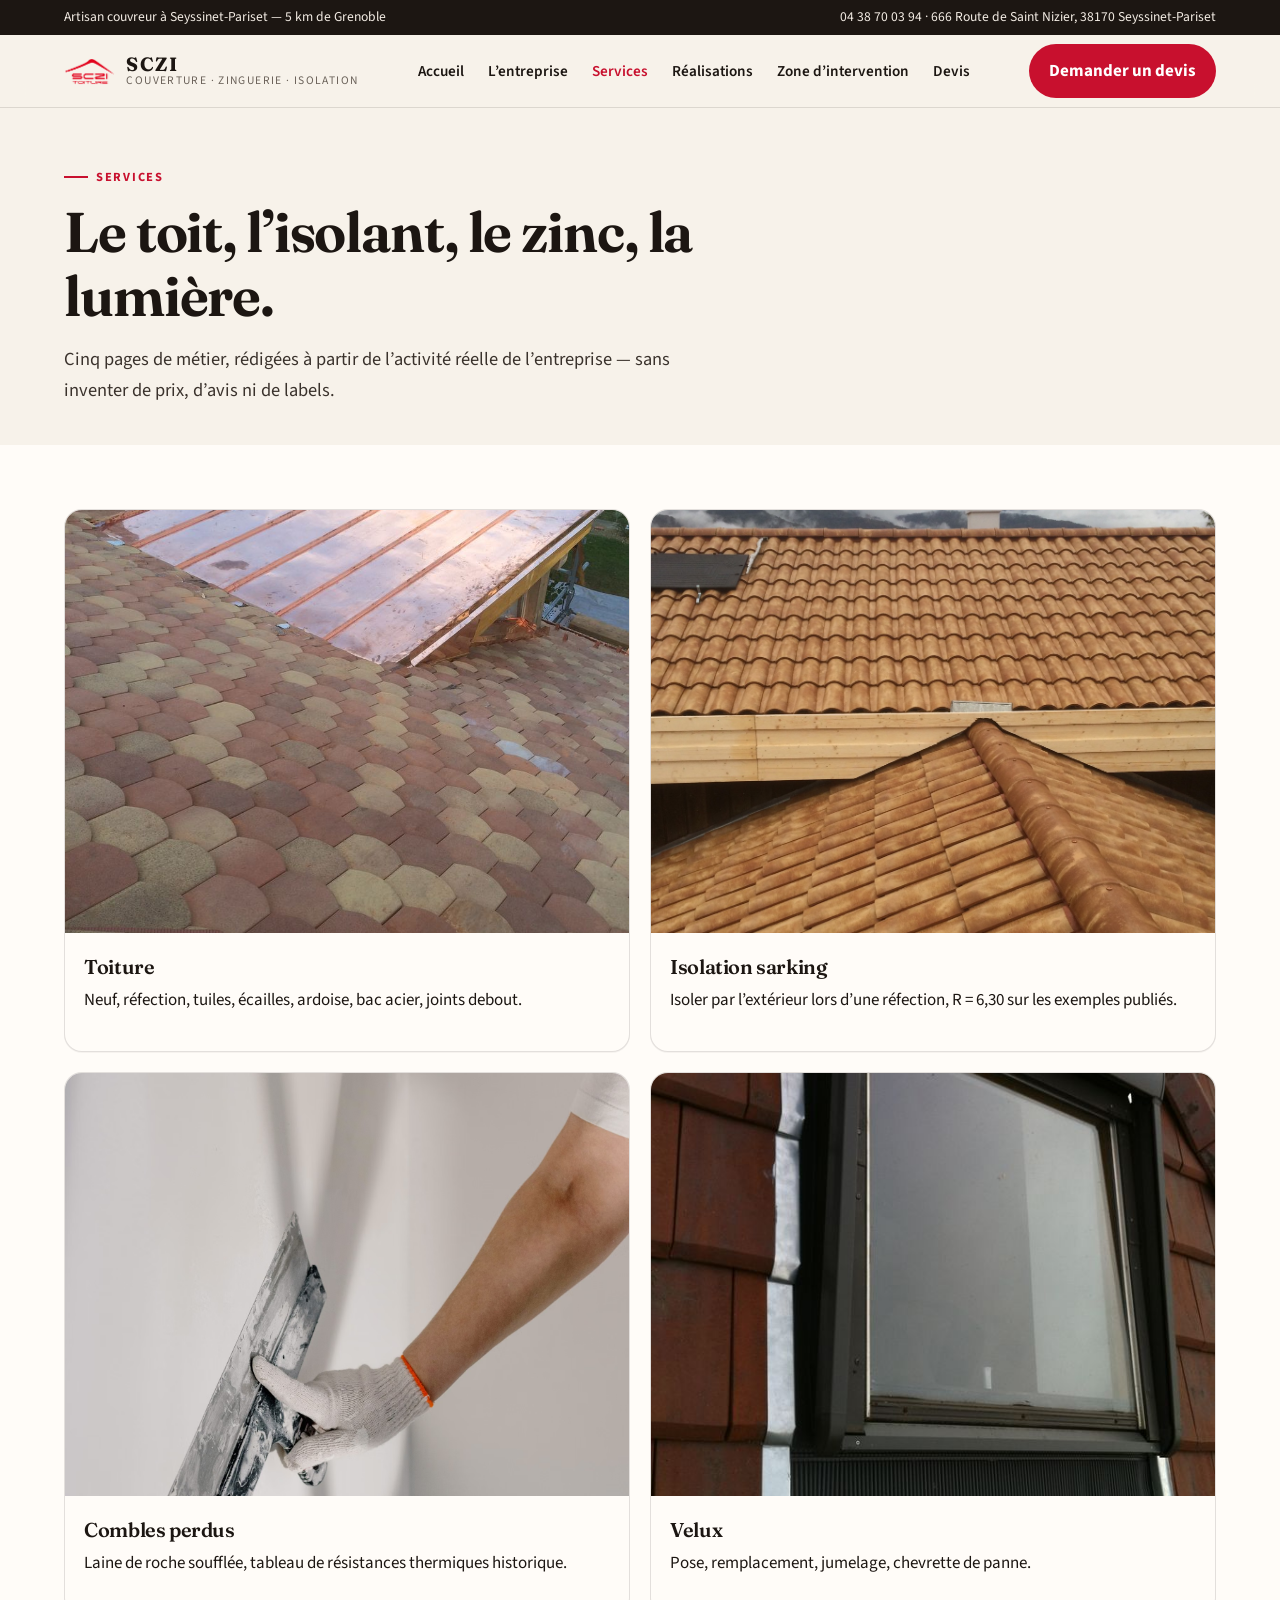
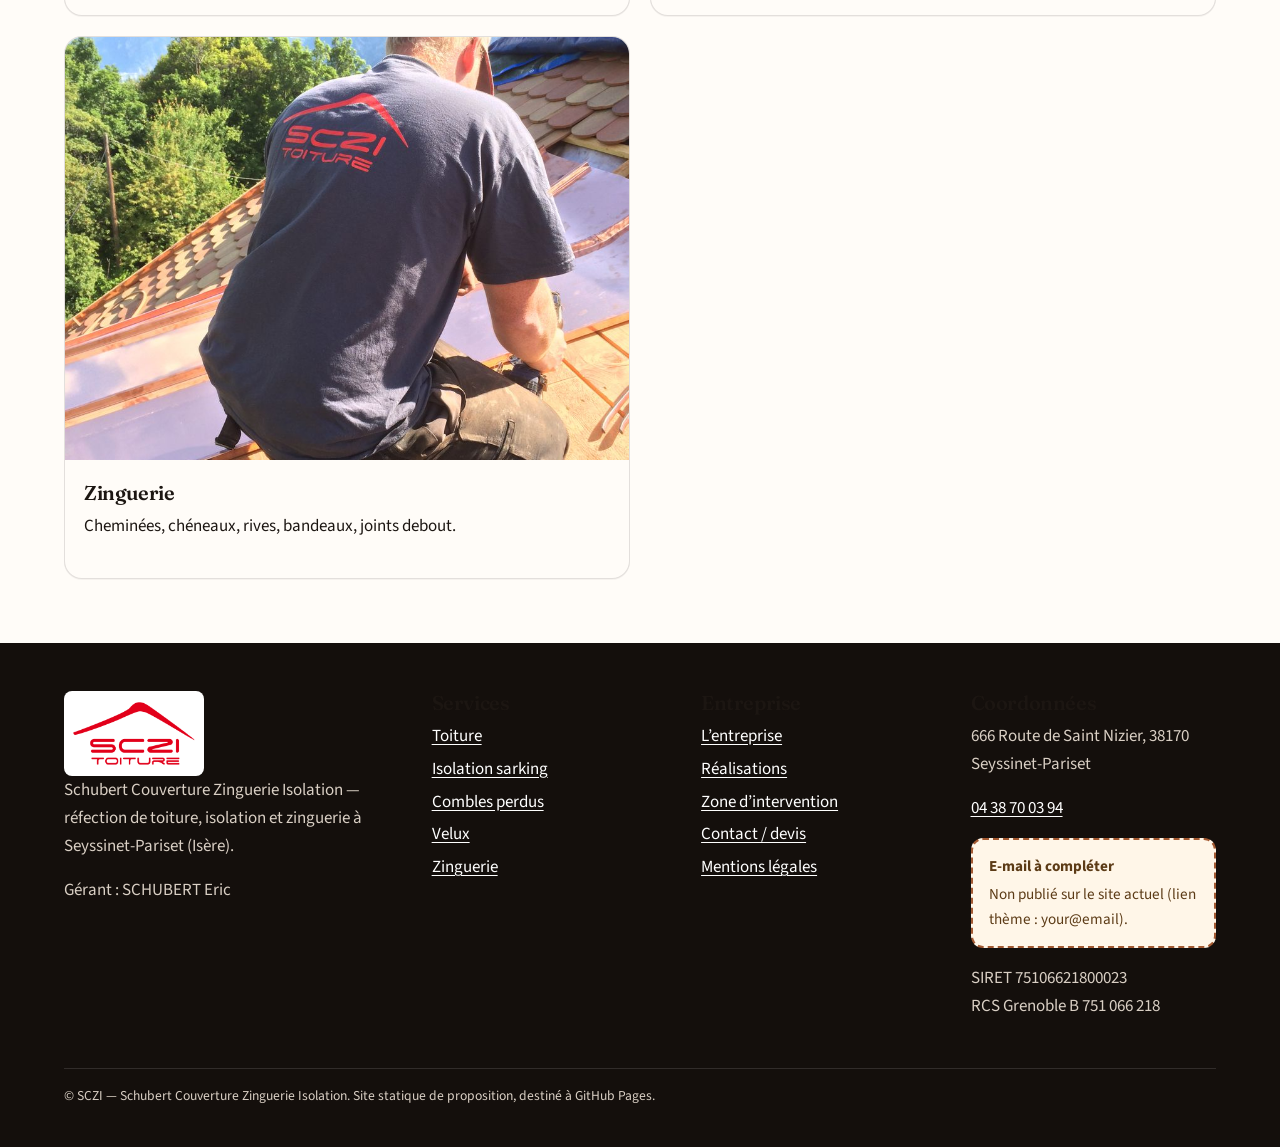
==== services/index.html @ 8509281f "Ajuste le header mobile et la barre d’appel Masque le CTA devis du header sous 980px, fixe la barre " ====
<!DOCTYPE html>
<html lang="fr">
<head>
  <meta charset="utf-8">
  <meta name="viewport" content="width=device-width, initial-scale=1">
  <title>Services toiture, isolation, Velux et zinguerie — SCZI</title>
  <meta name="description" content="Couverture, sarking, combles perdus, Velux et zinguerie : les métiers de SCZI à Seyssinet-Pariset, Isère.">
  <meta name="robots" content="index,follow">
  <link rel="canonical" href="https://thomasbonsirven.github.io/sczi38/services/index.html">
  <meta property="og:locale" content="fr_FR">
  <meta property="og:type" content="website">
  <meta property="og:site_name" content="SCZI — Schubert Couverture Zinguerie Isolation">
  <meta property="og:title" content="Services toiture, isolation, Velux et zinguerie — SCZI">
  <meta property="og:description" content="Couverture, sarking, combles perdus, Velux et zinguerie : les métiers de SCZI à Seyssinet-Pariset, Isère.">
  <meta property="og:url" content="https://thomasbonsirven.github.io/sczi38/services/index.html">
  <meta property="og:image" content="https://thomasbonsirven.github.io/sczi38/assets/img/chantiers/lucarne-pendant.jpg">
  <meta name="twitter:card" content="summary_large_image">
  <meta name="twitter:title" content="Services toiture, isolation, Velux et zinguerie — SCZI">
  <meta name="twitter:description" content="Couverture, sarking, combles perdus, Velux et zinguerie : les métiers de SCZI à Seyssinet-Pariset, Isère.">
  <meta name="theme-color" content="#c8102e">
  <link rel="icon" href="../favicon.png" type="image/png">
  <link rel="apple-touch-icon" href="../assets/img/logo/logo-icon.png">
  <link rel="preconnect" href="https://fonts.googleapis.com">
  <link rel="preconnect" href="https://fonts.gstatic.com" crossorigin>
  <link href="https://fonts.googleapis.com/css2?family=Fraunces:opsz,wght@9..144,500;9..144,650&family=Source+Sans+3:wght@400;600;700&display=swap" rel="stylesheet">
  <link rel="stylesheet" href="../assets/css/styles.css">
  
</head><body>
  <a class="skip-link" href="#contenu">Aller au contenu</a>
  <header class="site-header">
    <div class="topbar">
      <div class="wrap">
        <span>Artisan couvreur à Seyssinet-Pariset — 5 km de Grenoble</span>
        <span>
          <a href="tel:+33438700394">04 38 70 03 94</a>
          · 666 Route de Saint Nizier, 38170 Seyssinet-Pariset
        </span>
      </div>
    </div>
    <div class="wrap nav-row">
      <a class="brand" href="../index.html">
        <img src="../assets/img/logo/logo.png" width="827" height="472" alt="SCZI Toiture">
        <span class="brand-text">
          <strong>SCZI</strong>
          <span>Couverture · Zinguerie · Isolation</span>
        </span>
      </a>
      <button class="nav-toggle" type="button" aria-expanded="false" aria-controls="menu-principal" aria-label="Ouvrir le menu">
        <span></span><span></span><span></span>
      </button>
      <nav class="site-nav" id="menu-principal" aria-label="Navigation principale">
        <ul>
        <li><a href="../index.html">Accueil</a></li>
        <li><a href="../a-propos.html">L’entreprise</a></li>
        <li><a href="../services/index.html" aria-current="page">Services</a></li>
        <li><a href="../realisations.html">Réalisations</a></li>
        <li><a href="../zone-intervention.html">Zone d’intervention</a></li>
        <li><a href="../contact.html">Devis</a></li>
        </ul>
      </nav>
      <a class="btn btn-primary nav-cta" href="../contact.html">Demander un devis</a>
    </div>
  </header>
  <main id="contenu">
  <section class="page-hero wrap">
    <p class="kicker">Services</p>
    <h1>Le toit, l’isolant, le zinc, la lumière.</h1>
    <p class="lede">Cinq pages de métier, rédigées à partir de l’activité réelle de l’entreprise — sans inventer de prix, d’avis ni de labels.</p>
  </section>
  <section class="section section-alt">
    <div class="wrap grid-2">
      <article class="card"><a class="stretched" href="toiture.html"><img src="../assets/img/chantiers/lucarne-apres.jpg" alt="Réfection de lucarne"><div class="card-body"><h3>Toiture</h3><p>Neuf, réfection, tuiles, écailles, ardoise, bac acier, joints debout.</p></div></a></article>
      <article class="card"><a class="stretched" href="isolation-sarking.html"><img src="../assets/img/chantiers/sarking-1054.jpg" alt="Sarking"><div class="card-body"><h3>Isolation sarking</h3><p>Isoler par l’extérieur lors d’une réfection, R = 6,30 sur les exemples publiés.</p></div></a></article>
      <article class="card"><a class="stretched" href="isolation-combles.html"><img src="../assets/img/stock/isolation-laine.jpg" alt="Isolation"><div class="card-body"><h3>Combles perdus</h3><p>Laine de roche soufflée, tableau de résistances thermiques historique.</p></div></a></article>
      <article class="card"><a class="stretched" href="velux.html"><img src="../assets/img/chantiers/velux-apres.jpg" alt="Velux"><div class="card-body"><h3>Velux</h3><p>Pose, remplacement, jumelage, chevrette de panne.</p></div></a></article>
      <article class="card"><a class="stretched" href="zinguerie.html"><img src="../assets/img/chantiers/lucarne-pendant.jpg" alt="Zinguerie"><div class="card-body"><h3>Zinguerie</h3><p>Cheminées, chéneaux, rives, bandeaux, joints debout.</p></div></a></article>
    </div>
  </section>
  </main>
  <footer class="site-footer">
    <div class="wrap footer-grid">
      <div>
        <img src="../assets/img/logo/logo.png" width="180" alt="SCZI Toiture" style="width:140px;background:#fff;border-radius:8px;padding:6px;">
        <p>Schubert Couverture Zinguerie Isolation — réfection de toiture, isolation et zinguerie à Seyssinet-Pariset (Isère).</p>
        <p>Gérant : SCHUBERT Eric</p>
      </div>
      <div>
        <h3>Services</h3>
        <ul>
          <li><a href="../services/toiture.html">Toiture</a></li>
          <li><a href="../services/isolation-sarking.html">Isolation sarking</a></li>
          <li><a href="../services/isolation-combles.html">Combles perdus</a></li>
          <li><a href="../services/velux.html">Velux</a></li>
          <li><a href="../services/zinguerie.html">Zinguerie</a></li>
        </ul>
      </div>
      <div>
        <h3>Entreprise</h3>
        <ul>
          <li><a href="../a-propos.html">L’entreprise</a></li>
          <li><a href="../realisations.html">Réalisations</a></li>
          <li><a href="../zone-intervention.html">Zone d’intervention</a></li>
          <li><a href="../contact.html">Contact / devis</a></li>
          <li><a href="../mentions-legales.html">Mentions légales</a></li>
        </ul>
      </div>
      <div>
        <h3>Coordonnées</h3>
        <p>666 Route de Saint Nizier, 38170 Seyssinet-Pariset</p>
        <p><a href="tel:+33438700394">04 38 70 03 94</a></p>
        <p class="todo-fill" style="color:#5c3b16"><strong>E-mail à compléter</strong> Non publié sur le site actuel (lien thème : your@email).</p>
        <p>SIRET 75106621800023<br>RCS Grenoble B 751 066 218</p>
      </div>
    </div>
    <div class="wrap legal">
      <p>© SCZI — Schubert Couverture Zinguerie Isolation. Site statique de proposition, destiné à GitHub Pages.</p>
    </div>
  </footer>
  <div class="mobile-cta">
    <a class="btn btn-ghost" href="tel:+33438700394">Appeler</a>
    <a class="btn btn-primary" href="../contact.html">Devis</a>
  </div>
  <div class="lightbox" data-lightbox aria-hidden="true" role="dialog" aria-label="Agrandissement photo">
    <button type="button" data-close-lightbox aria-label="Fermer">×</button>
    <img alt="">
  </div>
  <script src="../assets/js/main.js"></script>
</body>
</html>
---- assets/css/styles.css ----
:root {
  --ink: #1c1612;
  --ink-soft: #3a322c;
  --muted: #6b625a;
  --paper: #f7f2ea;
  --paper-2: #efe7db;
  --white: #fffcf8;
  --red: #c8102e;
  --red-dark: #9a0c23;
  --red-soft: #f8e6e9;
  --copper: #a45a32;
  --forest: #2f4a3c;
  --line: rgba(28, 22, 18, 0.12);
  --shadow: 0 18px 40px rgba(28, 22, 18, 0.12);
  --radius: 18px;
  --header-h: 4.5rem;
  --max: 72rem;
  --font-serif: "Fraunces", "Iowan Old Style", Georgia, serif;
  --font-sans: "Source Sans 3", "Segoe UI", system-ui, sans-serif;
}

*,
*::before,
*::after {
  box-sizing: border-box;
}

html {
  scroll-behavior: smooth;
}

html:focus-within {
  scroll-behavior: smooth;
}

@media (prefers-reduced-motion: reduce) {
  html {
    scroll-behavior: auto;
  }

  *,
  *::before,
  *::after {
    animation-duration: 0.01ms !important;
    animation-iteration-count: 1 !important;
    transition-duration: 0.01ms !important;
  }
}

body {
  margin: 0;
  font-family: var(--font-sans);
  font-size: 1.0625rem;
  line-height: 1.65;
  color: var(--ink);
  background: var(--paper);
}

img {
  max-width: 100%;
  height: auto;
  display: block;
}

a {
  color: var(--red-dark);
  text-underline-offset: 0.18em;
}

a:hover {
  color: var(--red);
}

:focus-visible {
  outline: 3px solid var(--red);
  outline-offset: 3px;
}

.skip-link {
  position: absolute;
  left: 0.75rem;
  top: -4rem;
  z-index: 100;
  background: var(--ink);
  color: var(--white);
  padding: 0.6rem 1rem;
  border-radius: 0 0 8px 8px;
}

.skip-link:focus {
  top: 0;
}

.wrap {
  width: min(calc(100% - 2rem), var(--max));
  margin-inline: auto;
}

.kicker {
  display: inline-flex;
  align-items: center;
  gap: 0.5rem;
  font-size: 0.78rem;
  letter-spacing: 0.14em;
  text-transform: uppercase;
  font-weight: 700;
  color: var(--red);
  margin: 0 0 0.75rem;
}

.kicker::before {
  content: "";
  width: 1.5rem;
  height: 2px;
  background: var(--red);
}

h1,
h2,
h3,
.logo-word {
  font-family: var(--font-serif);
  font-optical-sizing: auto;
  letter-spacing: -0.02em;
  line-height: 1.15;
  color: var(--ink);
}

h1 {
  font-size: clamp(2rem, 5vw, 3.5rem);
  font-weight: 650;
  margin: 0 0 1rem;
}

h2 {
  font-size: clamp(1.6rem, 3.2vw, 2.35rem);
  font-weight: 600;
  margin: 0 0 0.8rem;
}

h3 {
  font-size: 1.25rem;
  font-weight: 600;
  margin: 0 0 0.5rem;
}

p {
  margin: 0 0 1rem;
}

.lede {
  font-size: 1.15rem;
  color: var(--ink-soft);
  max-width: 42rem;
}

/* Placeholder callouts — always visible */
.todo-fill {
  border: 2px dashed var(--copper);
  background: #fff6e8;
  color: #5c3b16;
  padding: 0.85rem 1rem;
  border-radius: 12px;
  font-size: 0.95rem;
}

.todo-fill strong {
  display: block;
  margin-bottom: 0.2rem;
}

.site-header {
  position: sticky;
  top: 0;
  z-index: 40;
  background: rgba(247, 242, 234, 0.92);
  backdrop-filter: blur(12px);
  border-bottom: 1px solid var(--line);
}

.topbar {
  display: none;
  background: var(--ink);
  color: #f3ece4;
  font-size: 0.85rem;
}

.topbar .wrap {
  display: flex;
  justify-content: space-between;
  gap: 1rem;
  padding: 0.4rem 0;
  flex-wrap: wrap;
}

.topbar a {
  color: inherit;
  text-decoration: none;
}

.topbar a:hover {
  text-decoration: underline;
}

.nav-row {
  display: flex;
  align-items: center;
  justify-content: space-between;
  gap: 1rem;
  min-height: var(--header-h);
}

.brand {
  display: flex;
  align-items: center;
  gap: 0.7rem;
  text-decoration: none;
  color: inherit;
  min-width: 0;
}

.brand img {
  width: 3.2rem;
  height: auto;
}

.brand-text {
  display: flex;
  flex-direction: column;
  line-height: 1.1;
}

.brand-text strong {
  font-family: var(--font-serif);
  font-size: 1.2rem;
  letter-spacing: 0.08em;
}

.brand-text span {
  font-size: 0.72rem;
  letter-spacing: 0.12em;
  text-transform: uppercase;
  color: var(--muted);
}

.nav-toggle {
  display: inline-flex;
  flex-direction: column;
  justify-content: center;
  gap: 5px;
  width: 2.6rem;
  height: 2.6rem;
  border: 1px solid var(--line);
  background: var(--white);
  border-radius: 10px;
  cursor: pointer;
}

.nav-toggle span {
  display: block;
  height: 2px;
  width: 1.15rem;
  margin-inline: auto;
  background: var(--ink);
}

.site-nav {
  display: none;
}

.site-nav.is-open {
  display: block;
  position: absolute;
  inset: calc(var(--header-h) + 1px) 0 auto;
  background: var(--white);
  border-bottom: 1px solid var(--line);
  padding: 0.75rem 1rem 1.25rem;
  box-shadow: var(--shadow);
}

.site-nav ul {
  list-style: none;
  margin: 0;
  padding: 0;
  display: flex;
  flex-direction: column;
  gap: 0.15rem;
}

.site-nav a {
  display: block;
  text-decoration: none;
  color: var(--ink);
  font-weight: 600;
  padding: 0.7rem 0.4rem;
}

.site-nav a[aria-current="page"] {
  color: var(--red);
}

.btn.nav-cta {
  display: none;
}

.btn {
  display: inline-flex;
  align-items: center;
  justify-content: center;
  gap: 0.4rem;
  text-decoration: none;
  border: 0;
  cursor: pointer;
  font: inherit;
  font-weight: 700;
  border-radius: 999px;
  padding: 0.8rem 1.25rem;
  transition: transform 0.15s ease, background 0.15s ease;
}

.btn:hover {
  transform: translateY(-1px);
}

.btn-primary {
  background: var(--red);
  color: #fff;
}

.btn-primary:hover {
  background: var(--red-dark);
  color: #fff;
}

.btn-ghost {
  background: transparent;
  color: var(--ink);
  border: 1px solid var(--line);
}

.btn-light {
  background: var(--white);
  color: var(--ink);
}

.hero {
  position: relative;
  min-height: min(88vh, 46rem);
  display: grid;
  align-items: end;
  color: #fff;
  overflow: hidden;
}

.hero img.hero-bg {
  position: absolute;
  inset: 0;
  width: 100%;
  height: 100%;
  object-fit: cover;
  object-position: 62% 30%;
}

.hero::after {
  content: "";
  position: absolute;
  inset: 0;
  background:
    linear-gradient(180deg, rgba(28, 22, 18, 0.18) 0%, rgba(28, 22, 18, 0.72) 58%, rgba(28, 22, 18, 0.88) 100%);
}

.hero-inner {
  position: relative;
  z-index: 1;
  padding: 5rem 0 3rem;
}

.hero h1 {
  color: #fff;
  max-width: 16ch;
}

.hero .lede {
  color: #f1e8de;
}

.hero-actions {
  display: flex;
  flex-wrap: wrap;
  gap: 0.75rem;
  margin: 1.5rem 0 1.25rem;
}

.hero-facts {
  display: grid;
  grid-template-columns: repeat(2, minmax(0, 1fr));
  gap: 0.75rem;
  margin-top: 1.5rem;
}

.hero-facts div {
  border-top: 1px solid rgba(255, 255, 255, 0.28);
  padding-top: 0.7rem;
}

.hero-facts strong {
  display: block;
  font-family: var(--font-serif);
  font-size: 1.3rem;
}

.hero-facts span {
  font-size: 0.9rem;
  color: #e8ddd2;
}

.section {
  padding: 4rem 0;
}

.section-alt {
  background: var(--white);
}

.section-dark {
  background: var(--ink);
  color: #efe7db;
}

.section-dark h2,
.section-dark h3 {
  color: #fff;
}

.grid-2,
.grid-3,
.grid-4 {
  display: grid;
  gap: 1.25rem;
}

.card {
  background: var(--white);
  border: 1px solid var(--line);
  border-radius: var(--radius);
  overflow: hidden;
  box-shadow: 0 1px 0 rgba(28, 22, 18, 0.04);
}

.card img {
  width: 100%;
  aspect-ratio: 4 / 3;
  object-fit: cover;
}

.card-body {
  padding: 1.15rem 1.2rem 1.35rem;
}

.card a.stretched {
  text-decoration: none;
  color: inherit;
}

.card h3 {
  margin-top: 0.2rem;
}

.trust {
  display: grid;
  gap: 1rem;
}

.trust-item {
  display: grid;
  grid-template-columns: auto 1fr;
  gap: 0.9rem;
  align-items: start;
  padding: 1rem;
  background: var(--paper);
  border-radius: 14px;
}

.num {
  font-family: var(--font-serif);
  font-size: 1.6rem;
  color: var(--red);
  line-height: 1;
}

.badge-row {
  display: flex;
  flex-wrap: wrap;
  gap: 1rem;
  align-items: center;
}

.badge-row img {
  height: 6.5rem;
  width: auto;
  background: #fff;
  border-radius: 8px;
  padding: 0.25rem;
}

.steps {
  counter-reset: step;
  display: grid;
  gap: 1rem;
}

.step {
  position: relative;
  padding: 1.1rem 1.1rem 1.1rem 4.2rem;
  background: var(--paper);
  border-radius: 14px;
}

.step::before {
  counter-increment: step;
  content: counter(step);
  position: absolute;
  left: 1rem;
  top: 1rem;
  width: 2.2rem;
  height: 2.2rem;
  border-radius: 50%;
  background: var(--red);
  color: #fff;
  display: grid;
  place-items: center;
  font-weight: 700;
}

.gallery {
  display: grid;
  grid-template-columns: repeat(2, minmax(0, 1fr));
  gap: 0.65rem;
}

.gallery a,
.gallery figure {
  margin: 0;
  position: relative;
}

.gallery img {
  width: 100%;
  height: 100%;
  aspect-ratio: 4 / 3;
  object-fit: cover;
  border-radius: 12px;
}

.gallery figcaption {
  font-size: 0.82rem;
  color: var(--muted);
  margin-top: 0.35rem;
}

.page-hero {
  padding: 3.2rem 0 1.5rem;
}

.page-hero h1 {
  max-width: 18ch;
}

.split {
  display: grid;
  gap: 1.5rem;
  align-items: center;
}

.split img {
  width: 100%;
  border-radius: var(--radius);
  aspect-ratio: 4 / 3;
  object-fit: cover;
}

.table-wrap {
  overflow-x: auto;
  border: 1px solid var(--line);
  border-radius: 12px;
  background: var(--white);
}

table {
  width: 100%;
  border-collapse: collapse;
  font-size: 0.92rem;
}

th,
td {
  text-align: left;
  padding: 0.7rem 0.85rem;
  border-bottom: 1px solid var(--line);
  white-space: nowrap;
}

th {
  background: var(--paper-2);
  font-weight: 700;
}

tr.highlight {
  background: #fff4d6;
  font-weight: 700;
}

details {
  background: var(--white);
  border: 1px solid var(--line);
  border-radius: 12px;
  padding: 0.85rem 1rem;
  margin-bottom: 0.6rem;
}

summary {
  cursor: pointer;
  font-weight: 700;
}

details p {
  margin: 0.7rem 0 0.2rem;
}

.form {
  display: grid;
  gap: 0.9rem;
  background: var(--white);
  padding: 1.25rem;
  border-radius: var(--radius);
  border: 1px solid var(--line);
}

label {
  display: grid;
  gap: 0.3rem;
  font-weight: 600;
  font-size: 0.95rem;
}

input,
select,
textarea {
  font: inherit;
  padding: 0.7rem 0.8rem;
  border-radius: 10px;
  border: 1px solid #cfc4b6;
  background: var(--white);
  width: 100%;
}

textarea {
  min-height: 8rem;
  resize: vertical;
}

.form-row {
  display: grid;
  gap: 0.9rem;
}

.hp {
  position: absolute;
  left: -9999px;
}

.contact-card {
  background: var(--ink);
  color: #efe7db;
  padding: 1.4rem;
  border-radius: var(--radius);
}

.contact-card h2,
.contact-card a {
  color: #fff;
}

.contact-card dl {
  margin: 0;
}

.contact-card dt {
  font-size: 0.78rem;
  letter-spacing: 0.08em;
  text-transform: uppercase;
  color: #c9bdb0;
  margin-top: 0.9rem;
}

.contact-card dd {
  margin: 0.15rem 0 0;
}

.site-footer {
  background: #140f0c;
  color: #d9cfc4;
  padding: 3rem 0 1.5rem;
}

.site-footer a {
  color: #fff;
}

.footer-grid {
  display: grid;
  gap: 1.5rem;
}

.site-footer ul {
  list-style: none;
  margin: 0;
  padding: 0;
}

.site-footer li {
  margin: 0.3rem 0;
}

.legal {
  margin-top: 2rem;
  padding-top: 1rem;
  border-top: 1px solid rgba(255, 255, 255, 0.12);
  font-size: 0.85rem;
}

.mobile-cta {
  position: fixed;
  left: 0;
  right: 0;
  bottom: 0;
  z-index: 30;
  display: grid;
  grid-template-columns: 1fr 1fr;
  gap: 0.5rem;
  padding: 0.6rem 0.75rem calc(0.6rem + env(safe-area-inset-bottom));
  background: rgba(247, 242, 234, 0.96);
  border-top: 1px solid var(--line);
}

.mobile-cta .btn {
  width: 100%;
  padding: 0.75rem 0.5rem;
}

.lightbox {
  position: fixed;
  inset: 0;
  background: rgba(12, 9, 7, 0.92);
  display: none;
  place-items: center;
  z-index: 80;
  padding: 1rem;
}

.lightbox.is-on {
  display: grid;
}

.lightbox img {
  max-width: min(96vw, 1100px);
  max-height: 88vh;
  object-fit: contain;
  border-radius: 8px;
}

.lightbox button {
  position: absolute;
  top: 0.8rem;
  right: 0.8rem;
  background: #fff;
  border: 0;
  width: 2.5rem;
  height: 2.5rem;
  border-radius: 50%;
  font-size: 1.3rem;
  cursor: pointer;
}

.credit {
  font-size: 0.78rem;
  color: var(--muted);
}

.map-placeholder {
  min-height: 16rem;
  border-radius: var(--radius);
  background:
    linear-gradient(180deg, rgba(28, 22, 18, 0.15), rgba(28, 22, 18, 0.45)),
    url("../img/stock/paysage-alpes.jpg") center/cover;
  display: grid;
  place-items: end start;
  padding: 1.2rem;
  color: #fff;
}

.tag {
  display: inline-block;
  background: var(--red-soft);
  color: var(--red-dark);
  font-size: 0.78rem;
  font-weight: 700;
  padding: 0.2rem 0.55rem;
  border-radius: 999px;
  margin-bottom: 0.5rem;
}

.price-note {
  background: var(--white);
  border-left: 4px solid var(--copper);
  padding: 1rem 1.1rem;
  border-radius: 0 12px 12px 0;
}

@media (min-width: 720px) {
  .topbar {
    display: block;
  }

  .hero-facts {
    grid-template-columns: repeat(4, minmax(0, 1fr));
  }

  .grid-2,
  .split,
  .form-row {
    grid-template-columns: 1fr 1fr;
  }

  .grid-3 {
    grid-template-columns: repeat(3, minmax(0, 1fr));
  }

  .gallery {
    grid-template-columns: repeat(3, minmax(0, 1fr));
  }

  .footer-grid {
    grid-template-columns: 1.4fr 1fr 1fr 1fr;
  }

  .mobile-cta {
    display: none;
  }
}

@media (max-width: 719px) {
  body {
    padding-bottom: 4.75rem;
  }

  .hero {
    min-height: 0;
  }

  .hero-inner {
    padding: 4.25rem 0 5.75rem;
  }
}

@media (min-width: 980px) {
  .nav-toggle {
    display: none;
  }

  .site-nav {
    display: block;
    position: static;
    background: transparent;
    border: 0;
    padding: 0;
    box-shadow: none;
  }

  .site-nav ul {
    flex-direction: row;
    align-items: center;
    gap: 0.2rem;
  }

  .site-nav a {
    padding: 0.45rem 0.65rem;
    font-size: 0.95rem;
  }

  .btn.nav-cta {
    display: inline-flex;
  }

  .grid-4 {
    grid-template-columns: repeat(4, minmax(0, 1fr));
  }

  .trust {
    grid-template-columns: repeat(2, 1fr);
  }

  .contact-layout {
    display: grid;
    grid-template-columns: 1.3fr 0.9fr;
    gap: 1.5rem;
    align-items: start;
  }
}
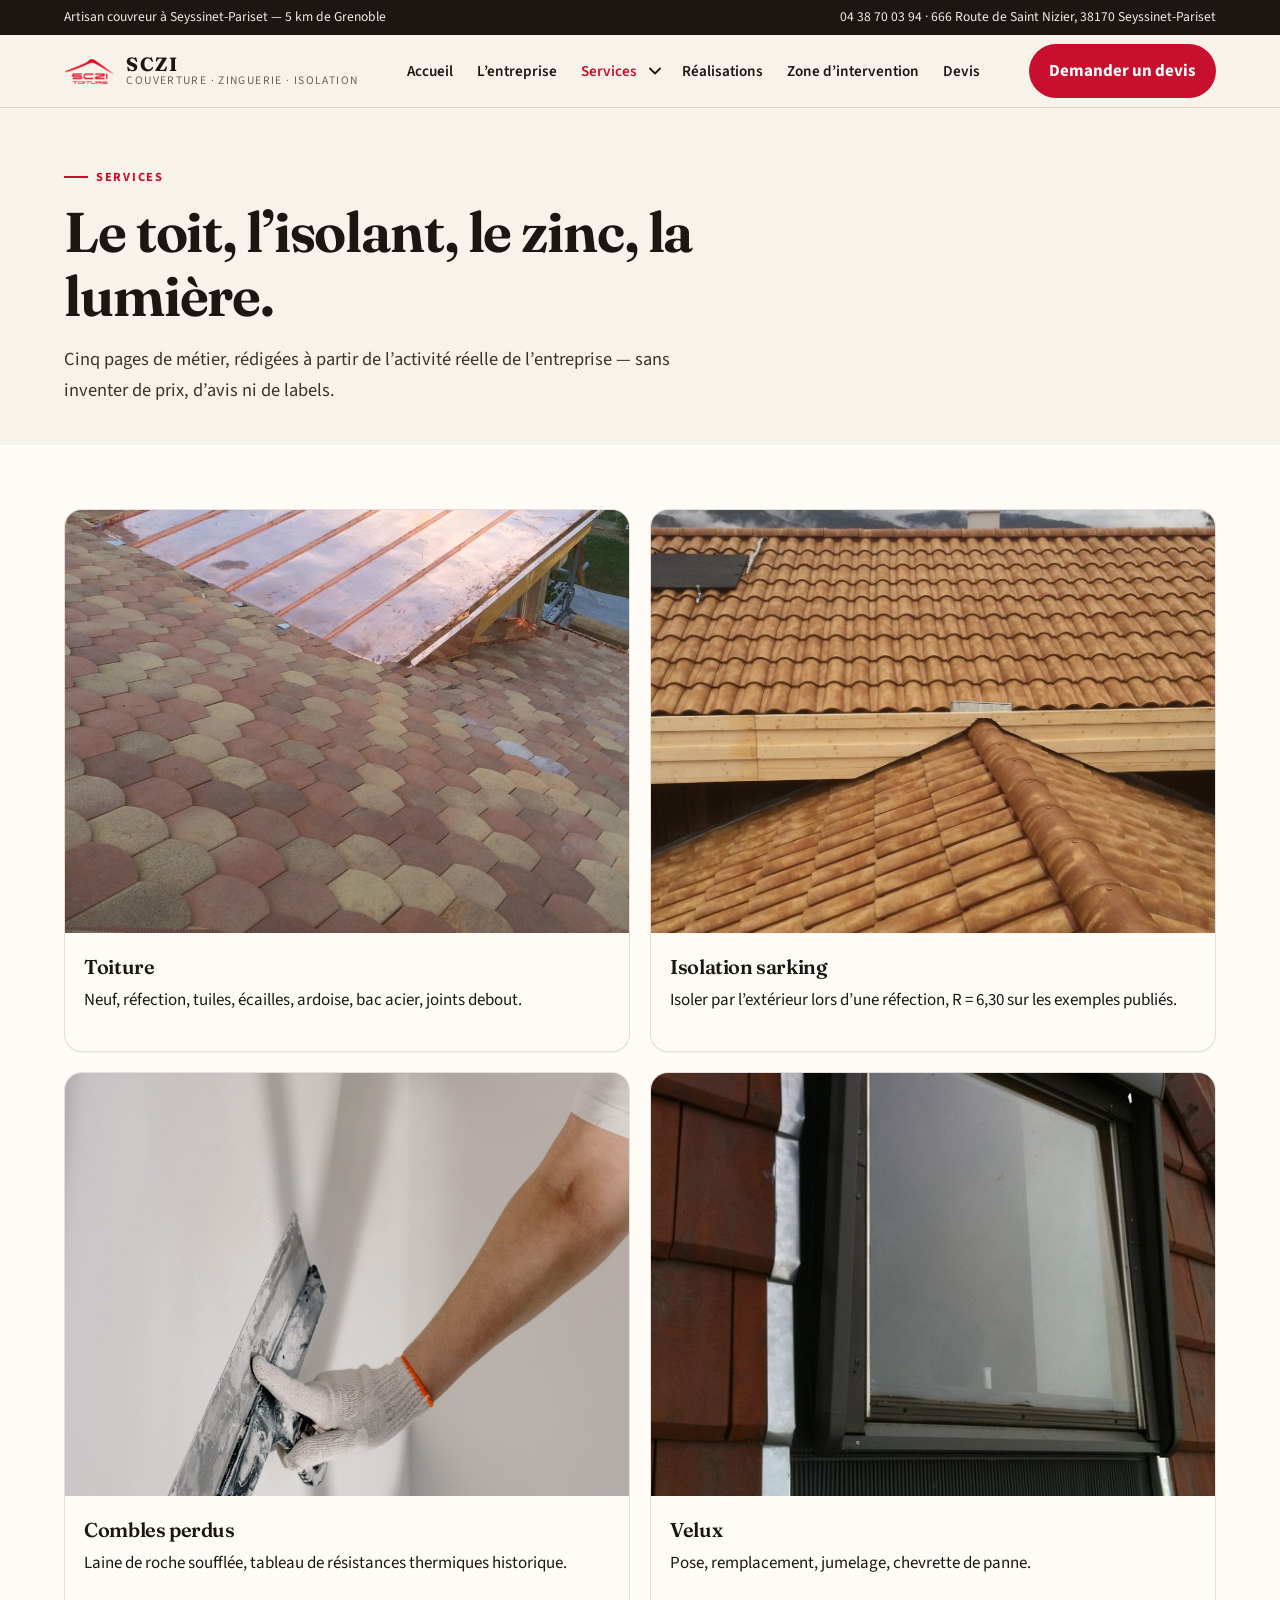
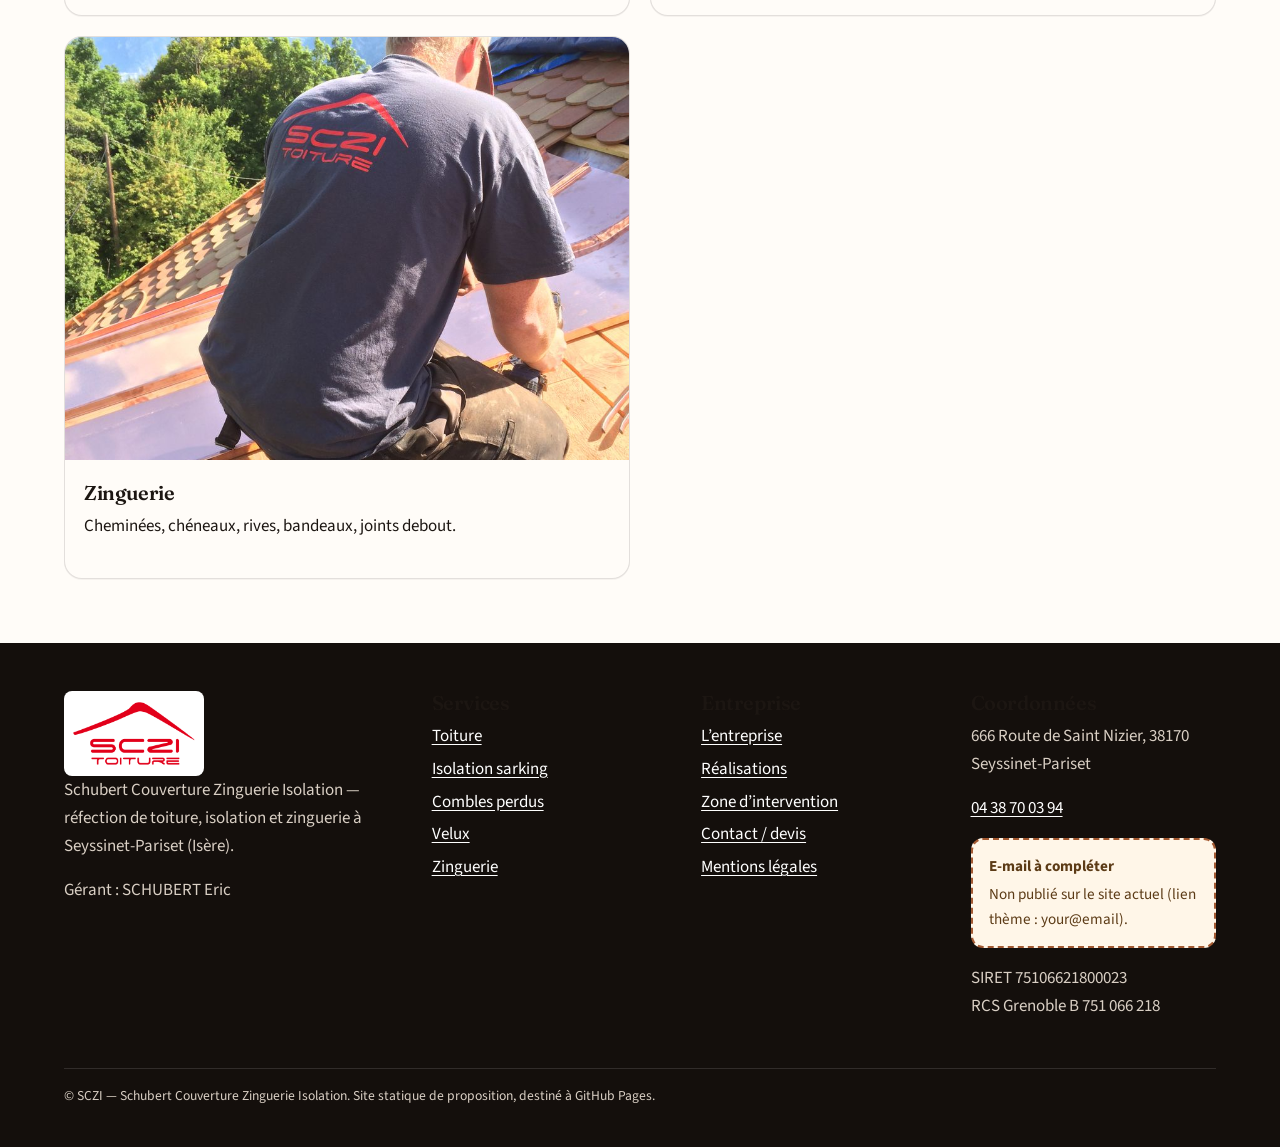
==== commit e5ffd935: "Ajoute un sous-menu Services dans la navigation Le lien Services mène toujours au hub. Un chevron ou" ====
--- a/services/index.html
+++ b/services/index.html
@@ -52,7 +52,21 @@
         <ul>
         <li><a href="../index.html">Accueil</a></li>
         <li><a href="../a-propos.html">L’entreprise</a></li>
-        <li><a href="../services/index.html" aria-current="page">Services</a></li>
+        <li class="has-submenu is-current">
+          <div class="submenu-pair">
+            <a href="../services/index.html" aria-current="page">Services</a>
+            <button type="button" class="submenu-toggle" aria-expanded="false" aria-controls="submenu-services" aria-haspopup="true" aria-label="Afficher le sous-menu Services">
+              <svg class="nav-chevron" viewBox="0 0 12 8" width="12" height="8" aria-hidden="true" focusable="false"><path d="M1 1.5 6 6.5 11 1.5" fill="none" stroke="currentColor" stroke-width="1.8" stroke-linecap="round" stroke-linejoin="round"/></svg>
+            </button>
+          </div>
+          <ul class="submenu" id="submenu-services">
+            <li><a href="../services/toiture.html">Toiture</a></li>
+            <li><a href="../services/isolation-sarking.html">Isolation sarking</a></li>
+            <li><a href="../services/velux.html">Velux</a></li>
+            <li><a href="../services/isolation-combles.html">Combles perdus</a></li>
+            <li><a href="../services/zinguerie.html">Zinguerie</a></li>
+          </ul>
+        </li>
         <li><a href="../realisations.html">Réalisations</a></li>
         <li><a href="../zone-intervention.html">Zone d’intervention</a></li>
         <li><a href="../contact.html">Devis</a></li>
--- a/assets/css/styles.css
+++ b/assets/css/styles.css
@@ -278,7 +278,7 @@
   box-shadow: var(--shadow);
 }
 
-.site-nav ul {
+.site-nav > ul {
   list-style: none;
   margin: 0;
   padding: 0;
@@ -295,8 +295,88 @@
   padding: 0.7rem 0.4rem;
 }
 
-.site-nav a[aria-current="page"] {
+.site-nav a[aria-current="page"],
+.has-submenu.is-current > .submenu-pair > a {
   color: var(--red);
+}
+
+.has-submenu {
+  position: relative;
+}
+
+.submenu-pair {
+  display: flex;
+  align-items: center;
+  justify-content: space-between;
+  gap: 0.15rem;
+}
+
+.submenu-pair > a {
+  flex: 1;
+}
+
+.submenu-toggle {
+  display: inline-flex;
+  align-items: center;
+  justify-content: center;
+  flex-shrink: 0;
+  width: 2.4rem;
+  height: 2.4rem;
+  margin: 0;
+  padding: 0;
+  border: 0;
+  border-radius: 8px;
+  background: transparent;
+  color: inherit;
+  cursor: pointer;
+}
+
+.submenu-toggle:hover,
+.submenu-toggle:focus-visible {
+  background: var(--paper-2);
+}
+
+.nav-chevron {
+  display: block;
+  transition: transform 0.28s ease;
+}
+
+.has-submenu.is-open > .submenu-pair .nav-chevron {
+  transform: rotate(180deg);
+}
+
+.submenu {
+  list-style: none;
+  margin: 0;
+  padding: 0 0 0.35rem 0.7rem;
+  display: flex;
+  flex-direction: column;
+  max-height: 0;
+  overflow: hidden;
+  opacity: 0;
+  visibility: hidden;
+  transition:
+    max-height 0.32s ease,
+    opacity 0.24s ease,
+    visibility 0.32s ease,
+    transform 0.28s ease;
+}
+
+.has-submenu.is-open > .submenu {
+  max-height: 18rem;
+  opacity: 1;
+  visibility: visible;
+}
+
+.submenu a {
+  font-size: 0.95rem;
+  font-weight: 600;
+  padding: 0.5rem 0.55rem;
+  border-radius: 8px;
+}
+
+.submenu a:hover {
+  background: var(--paper);
 }
 
 .btn.nav-cta {
@@ -877,7 +957,7 @@
     box-shadow: none;
   }
 
-  .site-nav ul {
+  .site-nav > ul {
     flex-direction: row;
     align-items: center;
     gap: 0.2rem;
@@ -886,6 +966,60 @@
   .site-nav a {
     padding: 0.45rem 0.65rem;
     font-size: 0.95rem;
+  }
+
+  .submenu-pair {
+    justify-content: flex-start;
+  }
+
+  .submenu-pair > a {
+    flex: none;
+    padding-right: 0.15rem;
+  }
+
+  .submenu-toggle {
+    width: 1.7rem;
+    height: 1.7rem;
+  }
+
+  .has-submenu:hover > .submenu-pair .nav-chevron,
+  .has-submenu:focus-within > .submenu-pair .nav-chevron {
+    transform: rotate(180deg);
+  }
+
+  .submenu {
+    position: absolute;
+    top: calc(100% - 0.1rem);
+    left: 0;
+    z-index: 50;
+    min-width: 15.75rem;
+    max-height: none;
+    overflow: visible;
+    padding: 0.5rem;
+    background: var(--white);
+    border: 1px solid var(--line);
+    border-radius: 14px;
+    box-shadow: var(--shadow);
+    transform: translateY(8px);
+    pointer-events: none;
+  }
+
+  .submenu::before {
+    content: "";
+    position: absolute;
+    top: -12px;
+    left: 0;
+    right: 0;
+    height: 12px;
+  }
+
+  .has-submenu:hover > .submenu,
+  .has-submenu:focus-within > .submenu,
+  .has-submenu.is-open > .submenu {
+    opacity: 1;
+    visibility: visible;
+    transform: translateY(0);
+    pointer-events: auto;
   }
 
   .btn.nav-cta {
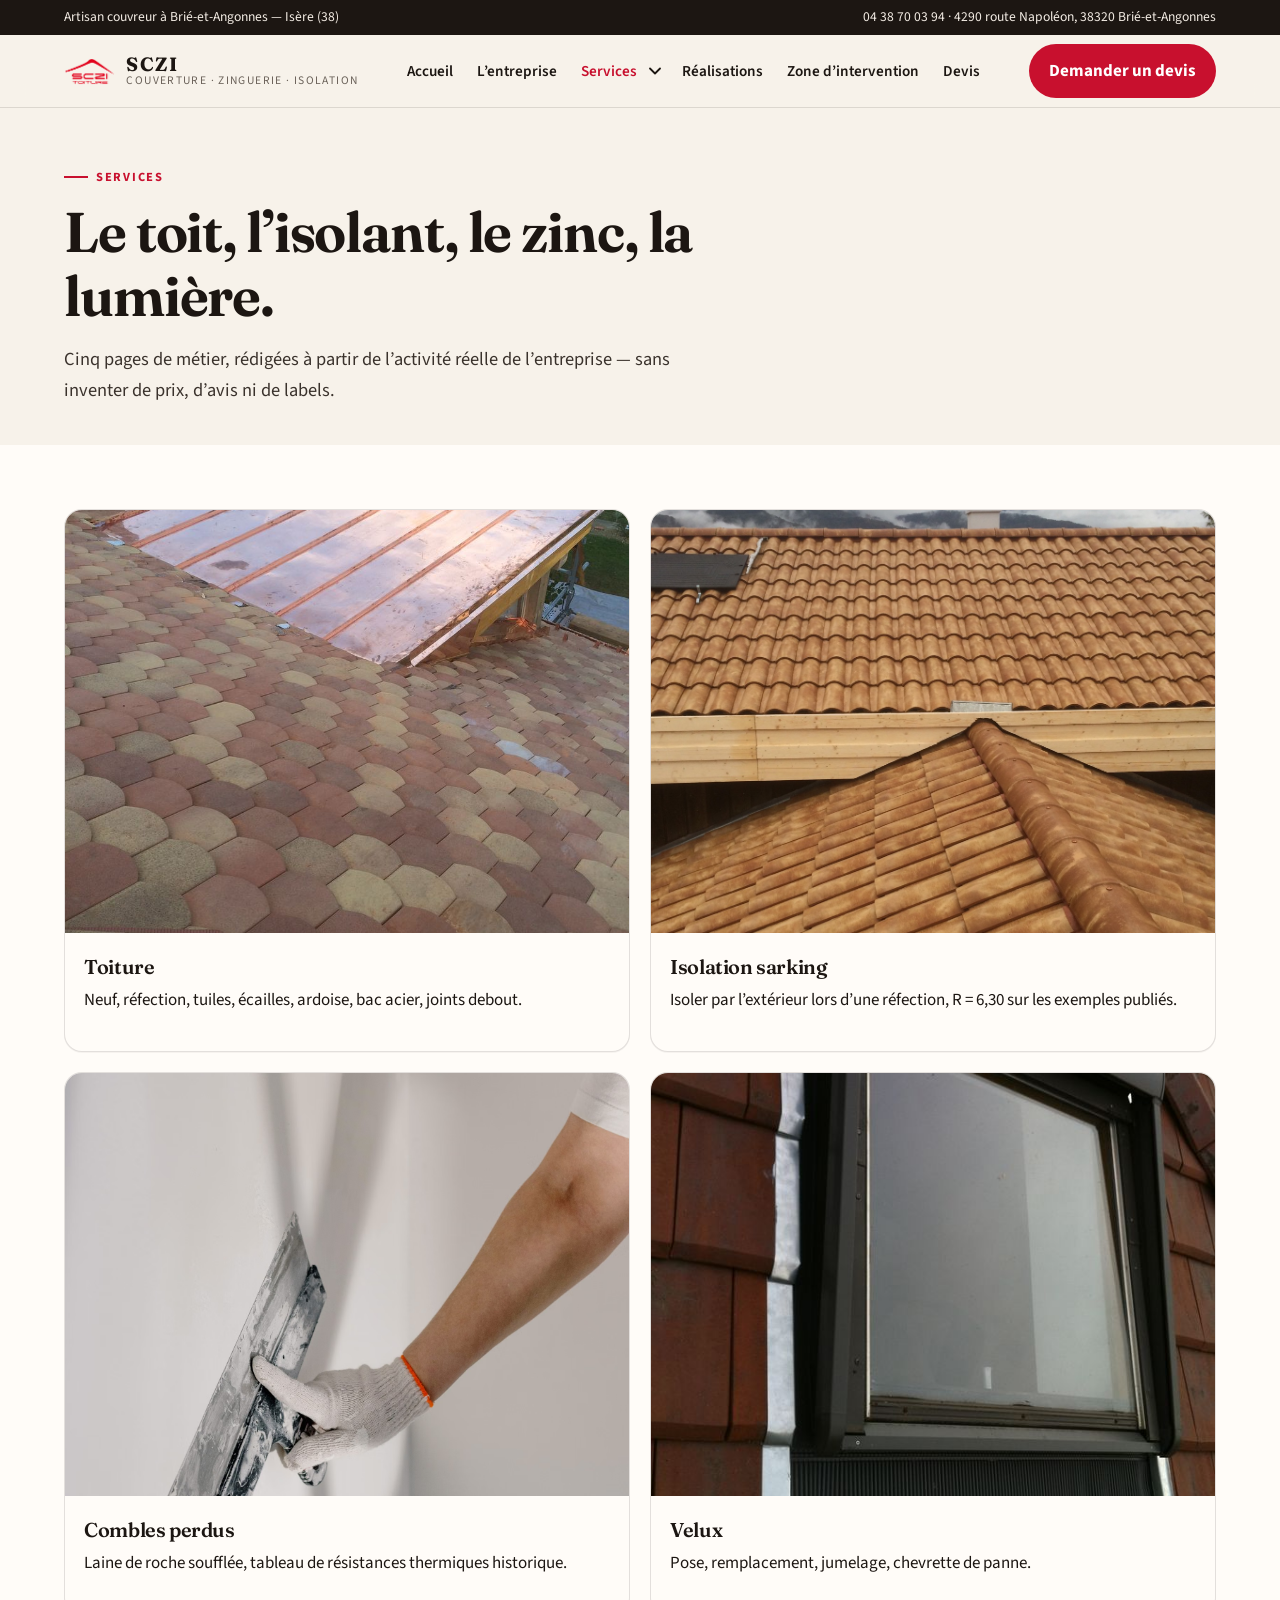
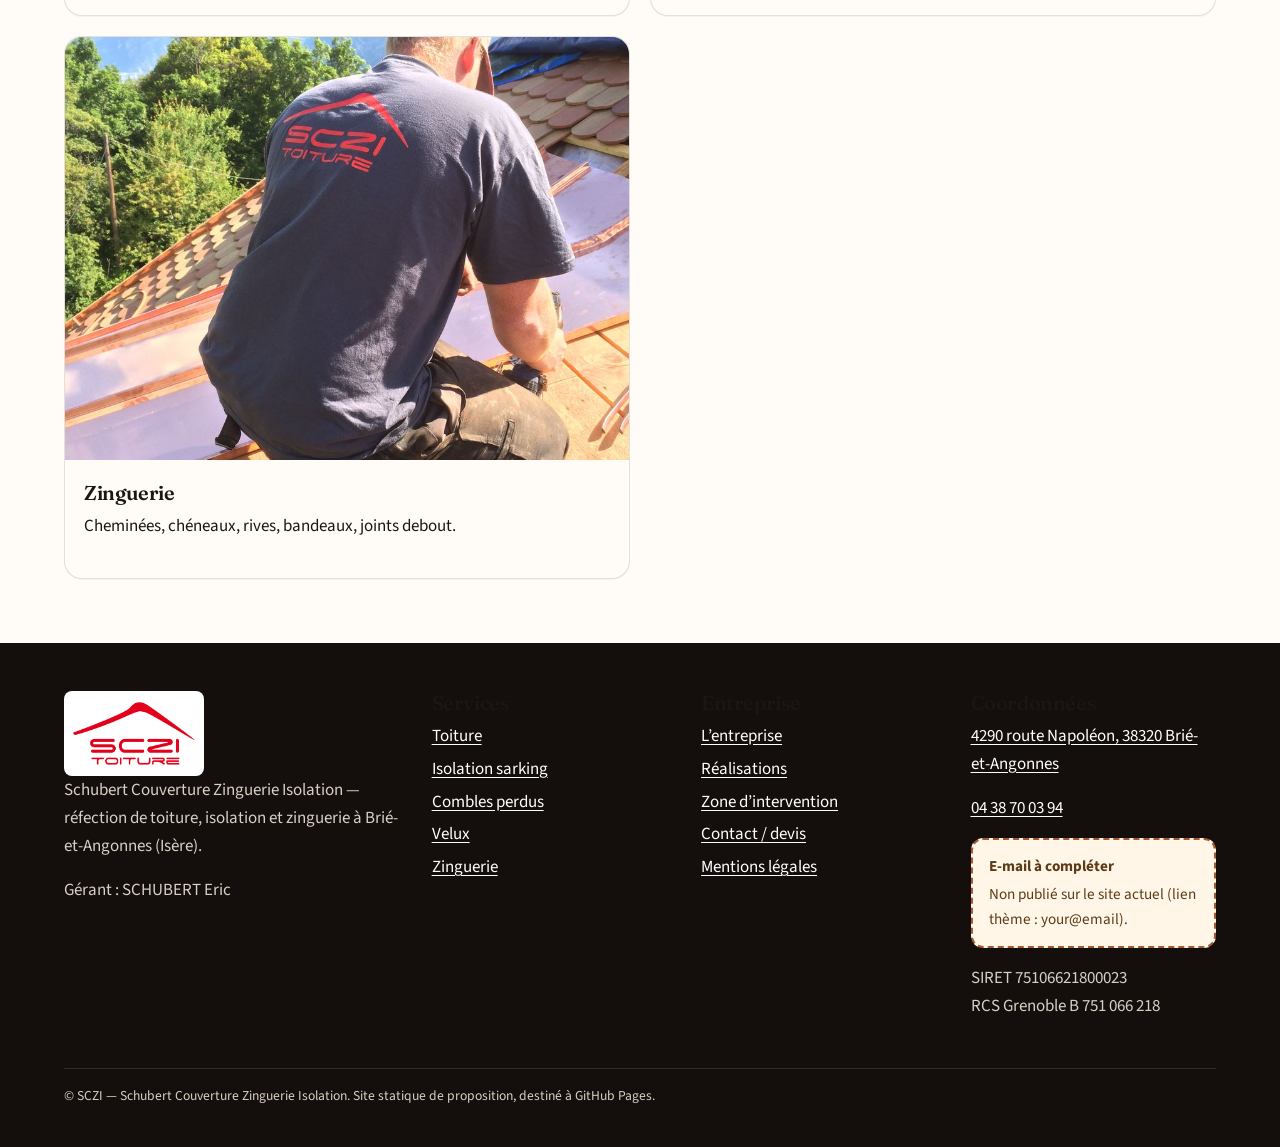
==== commit 3ffd9ac2: "Met à jour Qualibat, expérience, zone et siège social Certification Qualibat 2016–2026, 20 ans d’exp" ====
--- a/services/index.html
+++ b/services/index.html
@@ -4,19 +4,19 @@
   <meta charset="utf-8">
   <meta name="viewport" content="width=device-width, initial-scale=1">
   <title>Services toiture, isolation, Velux et zinguerie — SCZI</title>
-  <meta name="description" content="Couverture, sarking, combles perdus, Velux et zinguerie : les métiers de SCZI à Seyssinet-Pariset, Isère.">
+  <meta name="description" content="Couverture, sarking, combles perdus, Velux et zinguerie : les métiers de SCZI à Brié-et-Angonnes, Isère.">
   <meta name="robots" content="index,follow">
   <link rel="canonical" href="https://thomasbonsirven.github.io/sczi38/services/index.html">
   <meta property="og:locale" content="fr_FR">
   <meta property="og:type" content="website">
   <meta property="og:site_name" content="SCZI — Schubert Couverture Zinguerie Isolation">
   <meta property="og:title" content="Services toiture, isolation, Velux et zinguerie — SCZI">
-  <meta property="og:description" content="Couverture, sarking, combles perdus, Velux et zinguerie : les métiers de SCZI à Seyssinet-Pariset, Isère.">
+  <meta property="og:description" content="Couverture, sarking, combles perdus, Velux et zinguerie : les métiers de SCZI à Brié-et-Angonnes, Isère.">
   <meta property="og:url" content="https://thomasbonsirven.github.io/sczi38/services/index.html">
   <meta property="og:image" content="https://thomasbonsirven.github.io/sczi38/assets/img/chantiers/lucarne-pendant.jpg">
   <meta name="twitter:card" content="summary_large_image">
   <meta name="twitter:title" content="Services toiture, isolation, Velux et zinguerie — SCZI">
-  <meta name="twitter:description" content="Couverture, sarking, combles perdus, Velux et zinguerie : les métiers de SCZI à Seyssinet-Pariset, Isère.">
+  <meta name="twitter:description" content="Couverture, sarking, combles perdus, Velux et zinguerie : les métiers de SCZI à Brié-et-Angonnes, Isère.">
   <meta name="theme-color" content="#c8102e">
   <link rel="icon" href="../favicon.png" type="image/png">
   <link rel="apple-touch-icon" href="../assets/img/logo/logo-icon.png">
@@ -30,10 +30,10 @@
   <header class="site-header">
     <div class="topbar">
       <div class="wrap">
-        <span>Artisan couvreur à Seyssinet-Pariset — 5 km de Grenoble</span>
+        <span>Artisan couvreur à Brié-et-Angonnes — Isère (38)</span>
         <span>
           <a href="tel:+33438700394">04 38 70 03 94</a>
-          · 666 Route de Saint Nizier, 38170 Seyssinet-Pariset
+          · 4290 route Napoléon, 38320 Brié-et-Angonnes
         </span>
       </div>
     </div>
@@ -95,7 +95,7 @@
     <div class="wrap footer-grid">
       <div>
         <img src="../assets/img/logo/logo.png" width="180" alt="SCZI Toiture" style="width:140px;background:#fff;border-radius:8px;padding:6px;">
-        <p>Schubert Couverture Zinguerie Isolation — réfection de toiture, isolation et zinguerie à Seyssinet-Pariset (Isère).</p>
+        <p>Schubert Couverture Zinguerie Isolation — réfection de toiture, isolation et zinguerie à Brié-et-Angonnes (Isère).</p>
         <p>Gérant : SCHUBERT Eric</p>
       </div>
       <div>
@@ -120,7 +120,7 @@
       </div>
       <div>
         <h3>Coordonnées</h3>
-        <p>666 Route de Saint Nizier, 38170 Seyssinet-Pariset</p>
+        <p><a href="https://www.google.com/maps/search/?api=1&query=4290+route+Napol%C3%A9on%2C+38320+Bri%C3%A9-et-Angonnes" rel="noopener noreferrer">4290 route Napoléon, 38320 Brié-et-Angonnes</a></p>
         <p><a href="tel:+33438700394">04 38 70 03 94</a></p>
         <p class="todo-fill" style="color:#5c3b16"><strong>E-mail à compléter</strong> Non publié sur le site actuel (lien thème : your@email).</p>
         <p>SIRET 75106621800023<br>RCS Grenoble B 751 066 218</p>
--- a/assets/css/styles.css
+++ b/assets/css/styles.css
@@ -879,6 +879,11 @@
   color: #fff;
 }
 
+.map-placeholder a {
+  color: #fff;
+  text-decoration: underline;
+}
+
 .tag {
   display: inline-block;
   background: var(--red-soft);
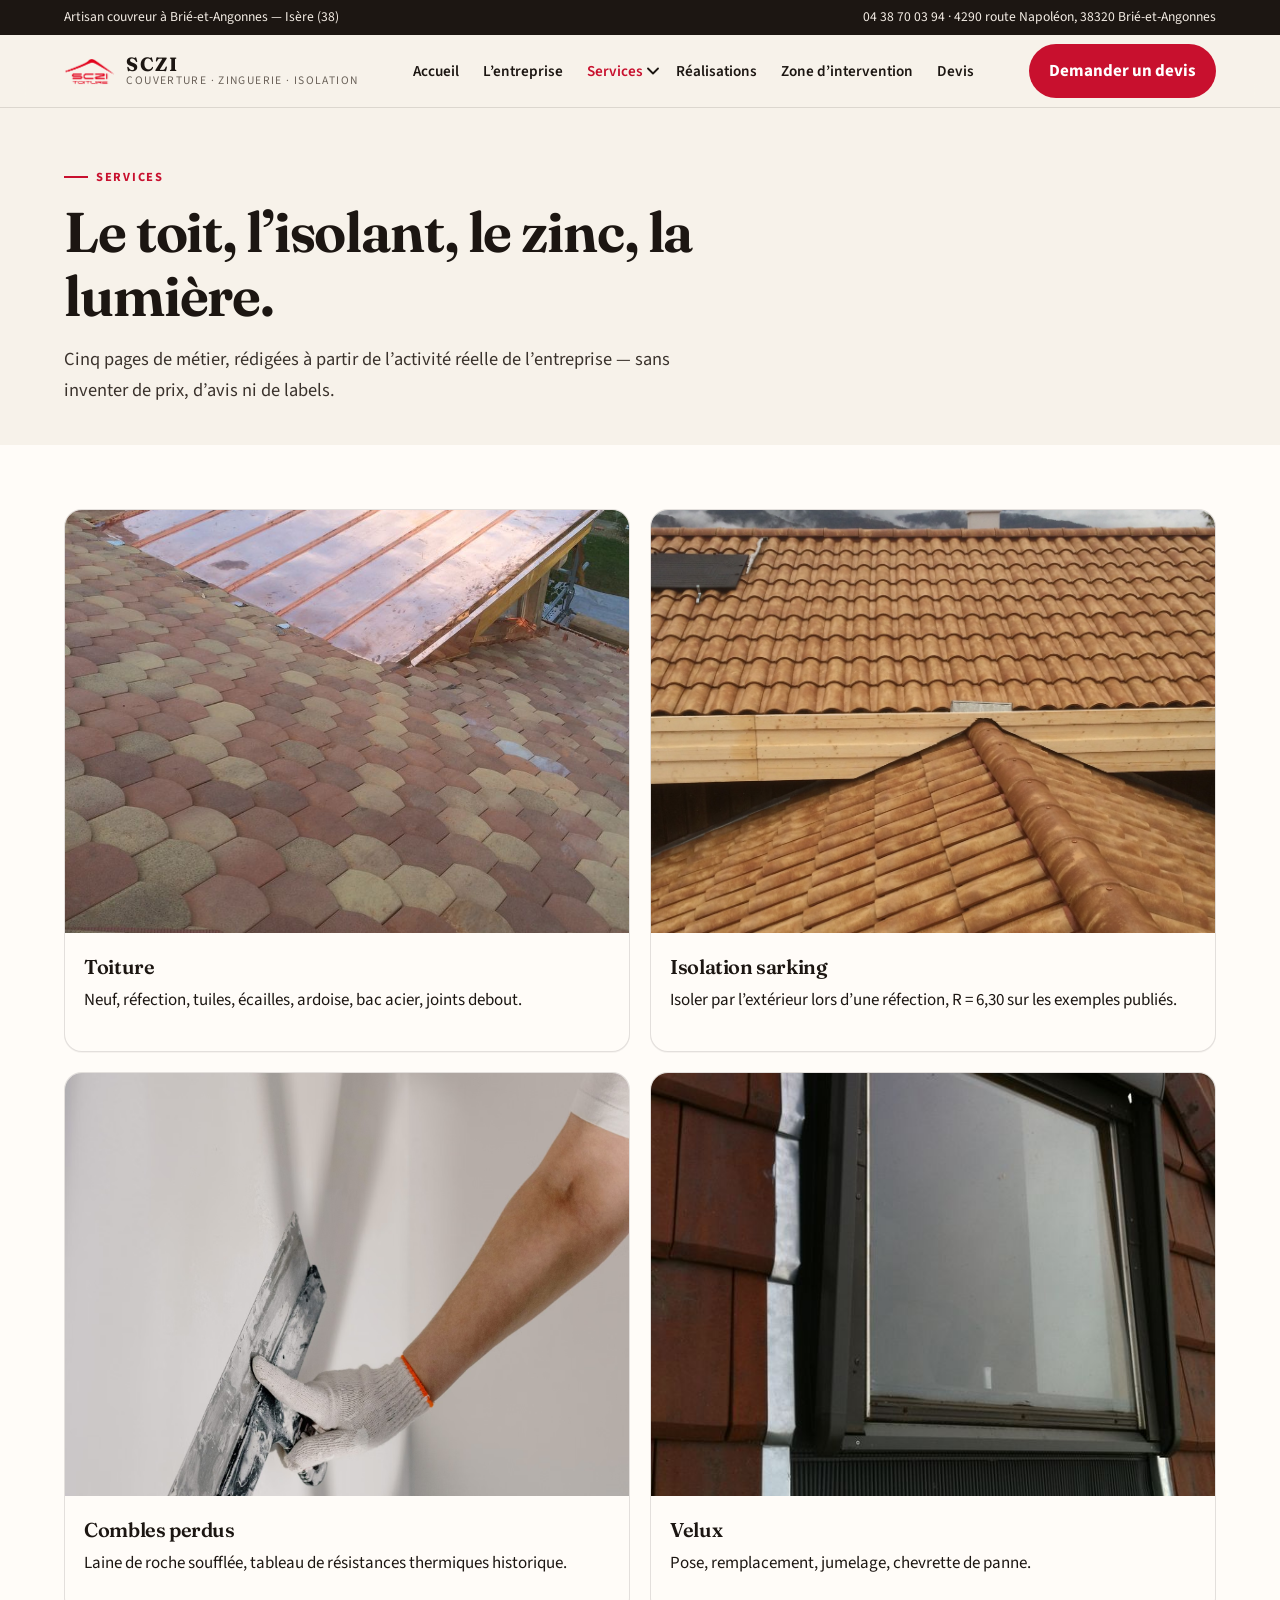
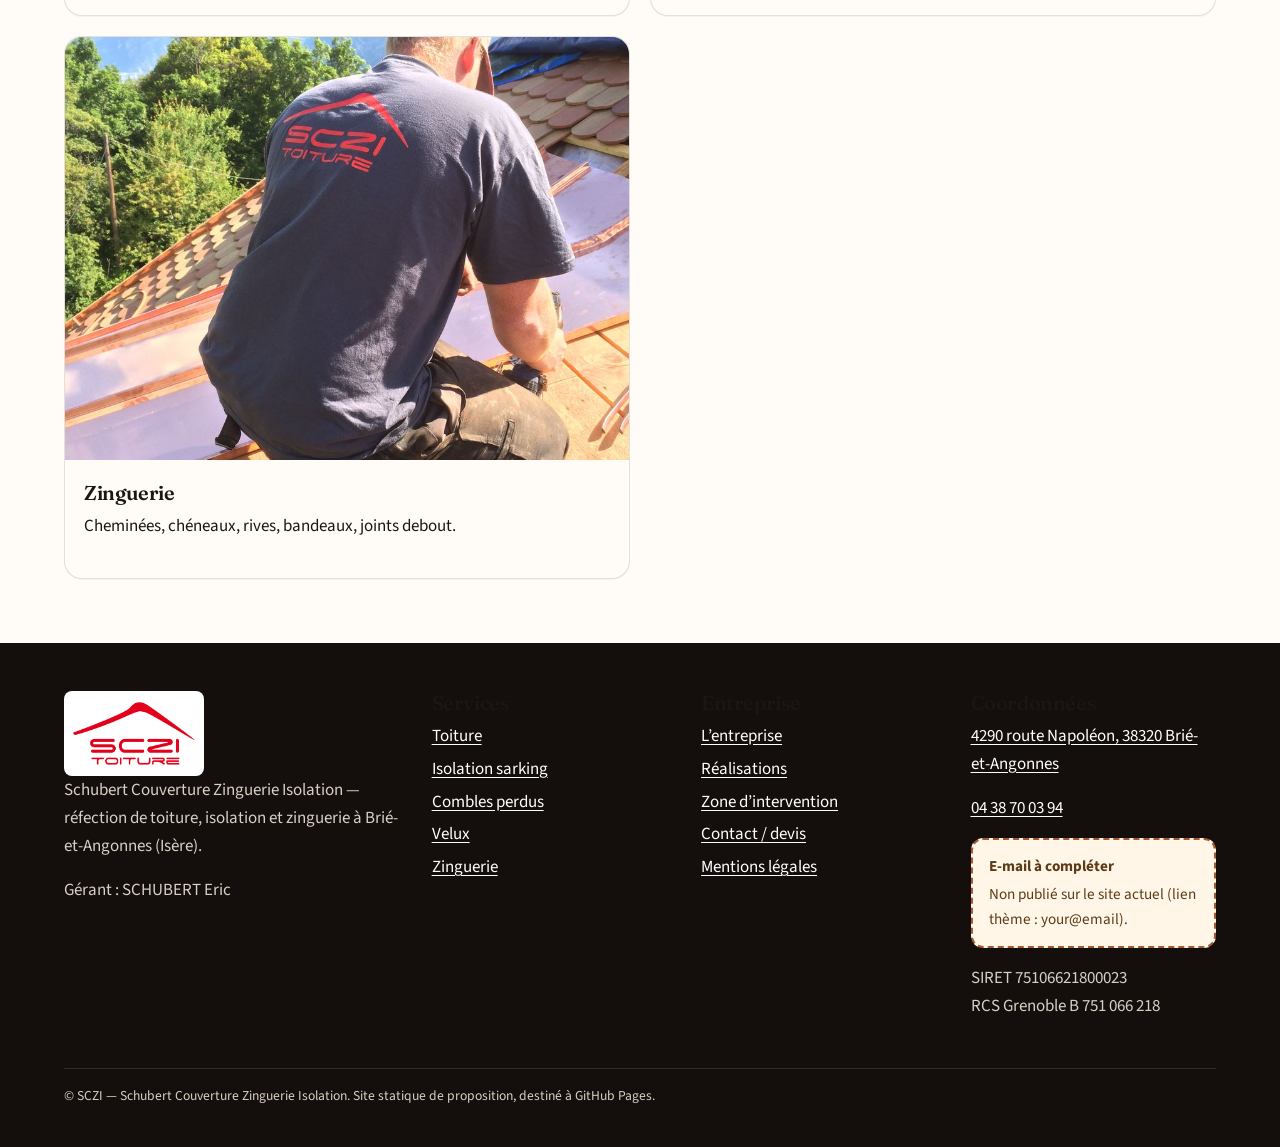
==== commit db20ed2d: "Corrige le sous-menu Services (dropdown desktop et cache CSS) Le masquage par max-height/visibility " ====
--- a/services/index.html
+++ b/services/index.html
@@ -23,7 +23,7 @@
   <link rel="preconnect" href="https://fonts.googleapis.com">
   <link rel="preconnect" href="https://fonts.gstatic.com" crossorigin>
   <link href="https://fonts.googleapis.com/css2?family=Fraunces:opsz,wght@9..144,500;9..144,650&family=Source+Sans+3:wght@400;600;700&display=swap" rel="stylesheet">
-  <link rel="stylesheet" href="../assets/css/styles.css">
+  <link rel="stylesheet" href="../assets/css/styles.css?v=20261010c">
   
 </head><body>
   <a class="skip-link" href="#contenu">Aller au contenu</a>
@@ -138,6 +138,6 @@
     <button type="button" data-close-lightbox aria-label="Fermer">×</button>
     <img alt="">
   </div>
-  <script src="../assets/js/main.js"></script>
+  <script src="../assets/js/main.js?v=20261010c"></script>
 </body>
 </html>
--- a/assets/css/styles.css
+++ b/assets/css/styles.css
@@ -173,6 +173,7 @@
   position: sticky;
   top: 0;
   z-index: 40;
+  overflow: visible;
   background: rgba(247, 242, 234, 0.92);
   backdrop-filter: blur(12px);
   border-bottom: 1px solid var(--line);
@@ -287,6 +288,11 @@
   gap: 0.15rem;
 }
 
+.site-nav > ul > li {
+  list-style: none;
+  flex: 0 0 auto;
+}
+
 .site-nav a {
   display: block;
   text-decoration: none;
@@ -306,20 +312,24 @@
 
 .submenu-pair {
   display: flex;
+  flex-direction: row;
+  flex-wrap: nowrap;
   align-items: center;
   justify-content: space-between;
   gap: 0.15rem;
 }
 
 .submenu-pair > a {
-  flex: 1;
+  flex: 1 1 auto;
 }
 
 .submenu-toggle {
+  appearance: none;
+  -webkit-appearance: none;
   display: inline-flex;
   align-items: center;
   justify-content: center;
-  flex-shrink: 0;
+  flex: 0 0 auto;
   width: 2.4rem;
   height: 2.4rem;
   margin: 0;
@@ -327,6 +337,7 @@
   border: 0;
   border-radius: 8px;
   background: transparent;
+  box-shadow: none;
   color: inherit;
   cursor: pointer;
 }
@@ -346,26 +357,15 @@
 }
 
 .submenu {
+  display: none;
   list-style: none;
   margin: 0;
-  padding: 0 0 0.35rem 0.7rem;
+  padding: 0.15rem 0 0.5rem 0.7rem;
+  flex-direction: column;
+}
+
+.has-submenu.is-open > .submenu {
   display: flex;
-  flex-direction: column;
-  max-height: 0;
-  overflow: hidden;
-  opacity: 0;
-  visibility: hidden;
-  transition:
-    max-height 0.32s ease,
-    opacity 0.24s ease,
-    visibility 0.32s ease,
-    transform 0.28s ease;
-}
-
-.has-submenu.is-open > .submenu {
-  max-height: 18rem;
-  opacity: 1;
-  visibility: visible;
 }
 
 .submenu a {
@@ -962,8 +962,15 @@
     box-shadow: none;
   }
 
+  .site-nav,
+  .nav-row,
+  .site-nav > ul {
+    overflow: visible;
+  }
+
   .site-nav > ul {
     flex-direction: row;
+    flex-wrap: nowrap;
     align-items: center;
     gap: 0.2rem;
   }
@@ -975,38 +982,43 @@
 
   .submenu-pair {
     justify-content: flex-start;
+    gap: 0;
   }
 
   .submenu-pair > a {
-    flex: none;
-    padding-right: 0.15rem;
+    flex: 0 0 auto;
+    padding-right: 0.2rem;
   }
 
   .submenu-toggle {
-    width: 1.7rem;
-    height: 1.7rem;
+    width: 1.2rem;
+    height: 1.2rem;
+    margin-left: -0.15rem;
+    border-radius: 4px;
+    background: transparent;
   }
 
   .has-submenu:hover > .submenu-pair .nav-chevron,
-  .has-submenu:focus-within > .submenu-pair .nav-chevron {
+  .has-submenu:focus-within > .submenu-pair .nav-chevron,
+  .has-submenu.is-open > .submenu-pair .nav-chevron {
     transform: rotate(180deg);
   }
 
   .submenu {
+    display: none;
     position: absolute;
-    top: calc(100% - 0.1rem);
+    top: 100%;
     left: 0;
-    z-index: 50;
+    z-index: 60;
     min-width: 15.75rem;
-    max-height: none;
-    overflow: visible;
+    width: max-content;
+    flex-direction: column;
+    flex-wrap: nowrap;
     padding: 0.5rem;
     background: var(--white);
     border: 1px solid var(--line);
     border-radius: 14px;
     box-shadow: var(--shadow);
-    transform: translateY(8px);
-    pointer-events: none;
   }
 
   .submenu::before {
@@ -1021,10 +1033,7 @@
   .has-submenu:hover > .submenu,
   .has-submenu:focus-within > .submenu,
   .has-submenu.is-open > .submenu {
-    opacity: 1;
-    visibility: visible;
-    transform: translateY(0);
-    pointer-events: auto;
+    display: flex;
   }
 
   .btn.nav-cta {
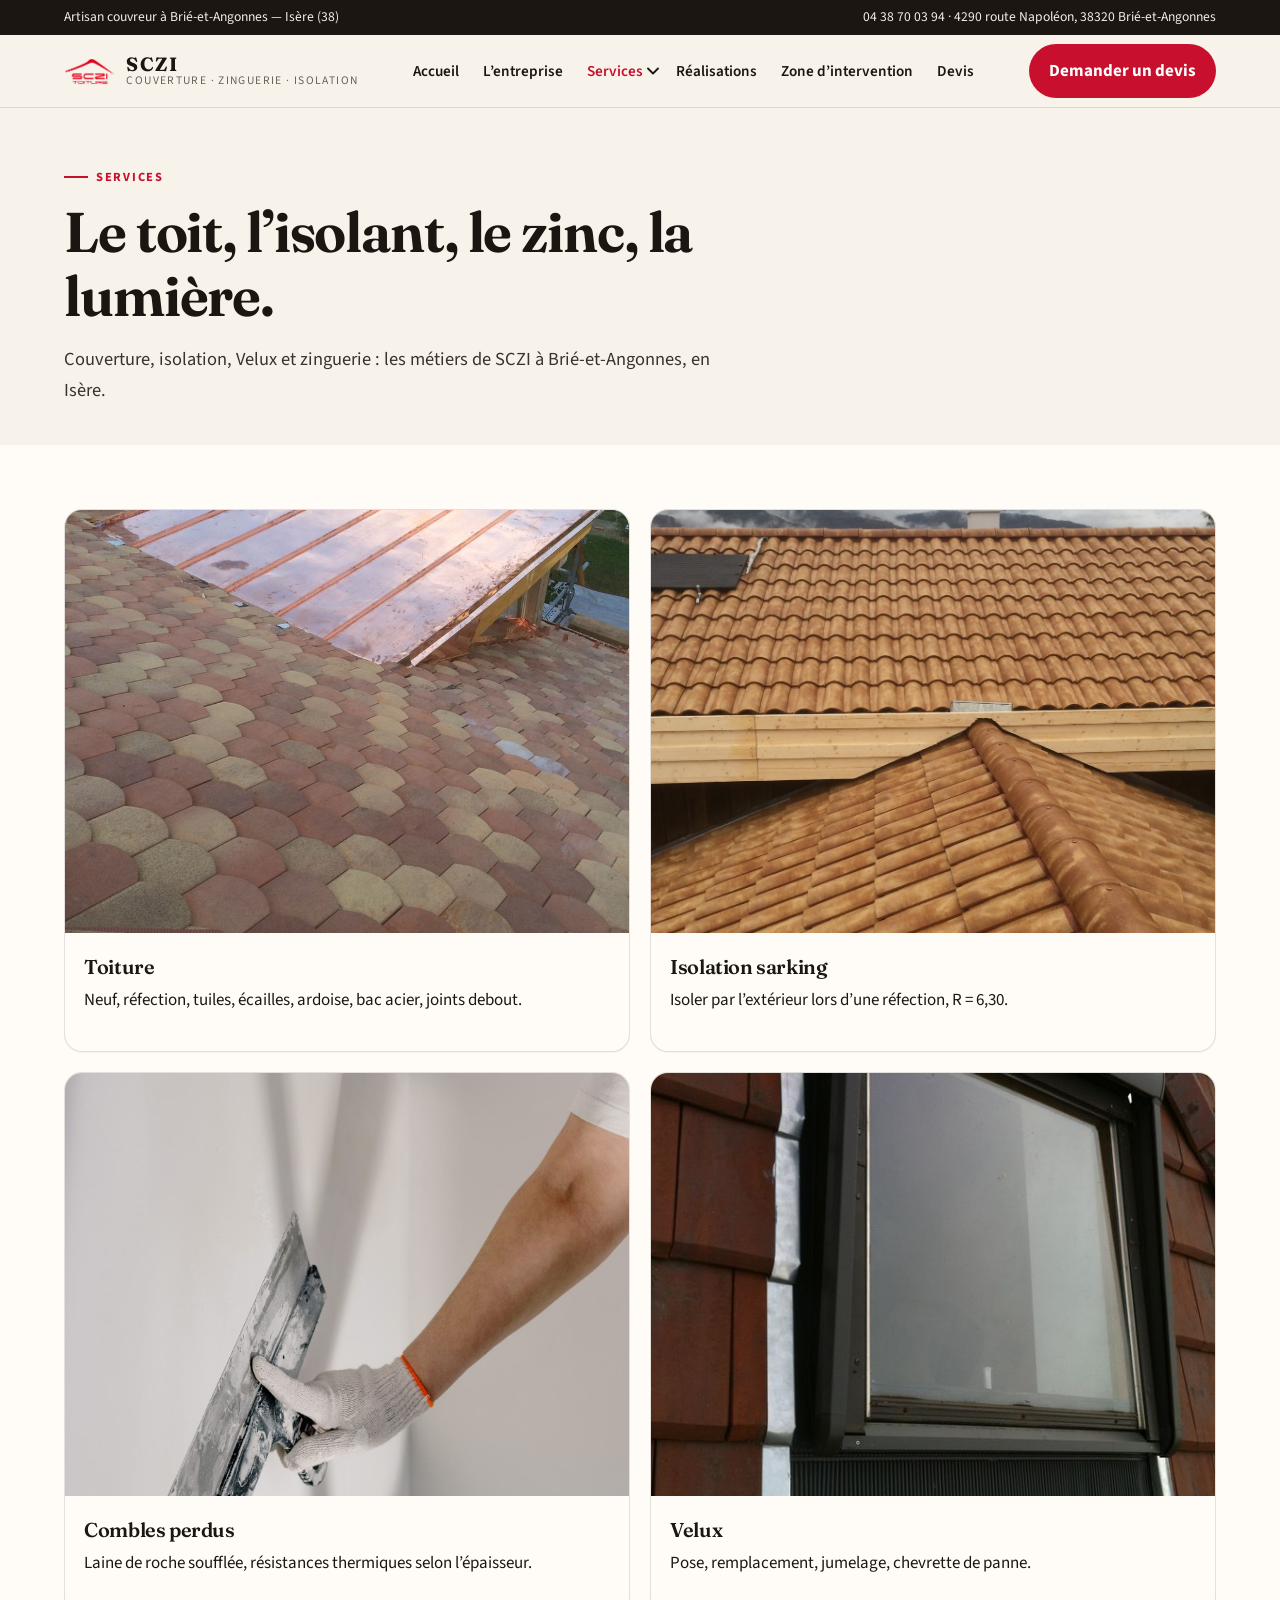
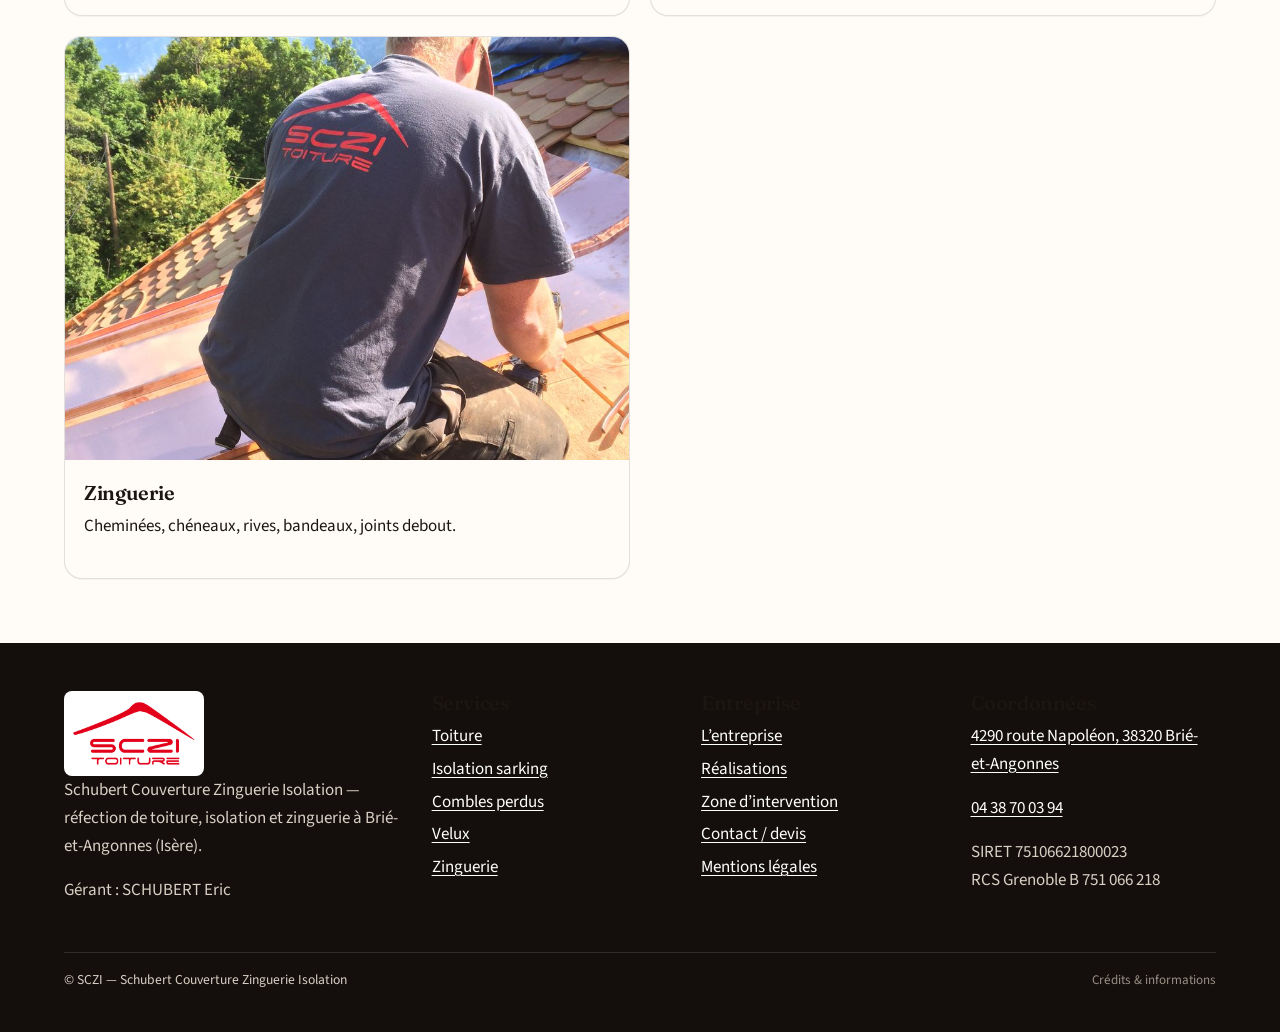
==== commit 3bc17687: "Retire les notes internes des pages et ajoute credits.html Les pages publiques ne gardent que le tex" ====
--- a/services/index.html
+++ b/services/index.html
@@ -23,7 +23,7 @@
   <link rel="preconnect" href="https://fonts.googleapis.com">
   <link rel="preconnect" href="https://fonts.gstatic.com" crossorigin>
   <link href="https://fonts.googleapis.com/css2?family=Fraunces:opsz,wght@9..144,500;9..144,650&family=Source+Sans+3:wght@400;600;700&display=swap" rel="stylesheet">
-  <link rel="stylesheet" href="../assets/css/styles.css?v=20261010c">
+  <link rel="stylesheet" href="../assets/css/styles.css?v=20261010d">
   
 </head><body>
   <a class="skip-link" href="#contenu">Aller au contenu</a>
@@ -79,13 +79,13 @@
   <section class="page-hero wrap">
     <p class="kicker">Services</p>
     <h1>Le toit, l’isolant, le zinc, la lumière.</h1>
-    <p class="lede">Cinq pages de métier, rédigées à partir de l’activité réelle de l’entreprise — sans inventer de prix, d’avis ni de labels.</p>
+    <p class="lede">Couverture, isolation, Velux et zinguerie : les métiers de SCZI à Brié-et-Angonnes, en Isère.</p>
   </section>
   <section class="section section-alt">
     <div class="wrap grid-2">
       <article class="card"><a class="stretched" href="toiture.html"><img src="../assets/img/chantiers/lucarne-apres.jpg" alt="Réfection de lucarne"><div class="card-body"><h3>Toiture</h3><p>Neuf, réfection, tuiles, écailles, ardoise, bac acier, joints debout.</p></div></a></article>
-      <article class="card"><a class="stretched" href="isolation-sarking.html"><img src="../assets/img/chantiers/sarking-1054.jpg" alt="Sarking"><div class="card-body"><h3>Isolation sarking</h3><p>Isoler par l’extérieur lors d’une réfection, R = 6,30 sur les exemples publiés.</p></div></a></article>
-      <article class="card"><a class="stretched" href="isolation-combles.html"><img src="../assets/img/stock/isolation-laine.jpg" alt="Isolation"><div class="card-body"><h3>Combles perdus</h3><p>Laine de roche soufflée, tableau de résistances thermiques historique.</p></div></a></article>
+      <article class="card"><a class="stretched" href="isolation-sarking.html"><img src="../assets/img/chantiers/sarking-1054.jpg" alt="Isolation de toiture par l’extérieur"><div class="card-body"><h3>Isolation sarking</h3><p>Isoler par l’extérieur lors d’une réfection, R = 6,30.</p></div></a></article>
+      <article class="card"><a class="stretched" href="isolation-combles.html"><img src="../assets/img/stock/isolation-laine.jpg" alt="Isolant en laine"><div class="card-body"><h3>Combles perdus</h3><p>Laine de roche soufflée, résistances thermiques selon l’épaisseur.</p></div></a></article>
       <article class="card"><a class="stretched" href="velux.html"><img src="../assets/img/chantiers/velux-apres.jpg" alt="Velux"><div class="card-body"><h3>Velux</h3><p>Pose, remplacement, jumelage, chevrette de panne.</p></div></a></article>
       <article class="card"><a class="stretched" href="zinguerie.html"><img src="../assets/img/chantiers/lucarne-pendant.jpg" alt="Zinguerie"><div class="card-body"><h3>Zinguerie</h3><p>Cheminées, chéneaux, rives, bandeaux, joints debout.</p></div></a></article>
     </div>
@@ -122,12 +122,12 @@
         <h3>Coordonnées</h3>
         <p><a href="https://www.google.com/maps/search/?api=1&query=4290+route+Napol%C3%A9on%2C+38320+Bri%C3%A9-et-Angonnes" rel="noopener noreferrer">4290 route Napoléon, 38320 Brié-et-Angonnes</a></p>
         <p><a href="tel:+33438700394">04 38 70 03 94</a></p>
-        <p class="todo-fill" style="color:#5c3b16"><strong>E-mail à compléter</strong> Non publié sur le site actuel (lien thème : your@email).</p>
         <p>SIRET 75106621800023<br>RCS Grenoble B 751 066 218</p>
       </div>
     </div>
     <div class="wrap legal">
-      <p>© SCZI — Schubert Couverture Zinguerie Isolation. Site statique de proposition, destiné à GitHub Pages.</p>
+      <p>© SCZI — Schubert Couverture Zinguerie Isolation</p>
+      <p class="footer-credits"><a href="../credits.html">Crédits & informations</a></p>
     </div>
   </footer>
   <div class="mobile-cta">
@@ -138,6 +138,6 @@
     <button type="button" data-close-lightbox aria-label="Fermer">×</button>
     <img alt="">
   </div>
-  <script src="../assets/js/main.js?v=20261010c"></script>
+  <script src="../assets/js/main.js?v=20261010d"></script>
 </body>
 </html>
--- a/assets/css/styles.css
+++ b/assets/css/styles.css
@@ -807,6 +807,26 @@
   padding-top: 1rem;
   border-top: 1px solid rgba(255, 255, 255, 0.12);
   font-size: 0.85rem;
+  display: flex;
+  flex-wrap: wrap;
+  justify-content: space-between;
+  align-items: baseline;
+  gap: 0.75rem 1.5rem;
+}
+
+.footer-credits a {
+  color: #9a8f84;
+  font-size: 0.82rem;
+  text-decoration: none;
+}
+
+.footer-credits a:hover {
+  color: #fff;
+  text-decoration: underline;
+}
+
+.form-notice {
+  margin: 0 0 0.8rem;
 }
 
 .mobile-cta {
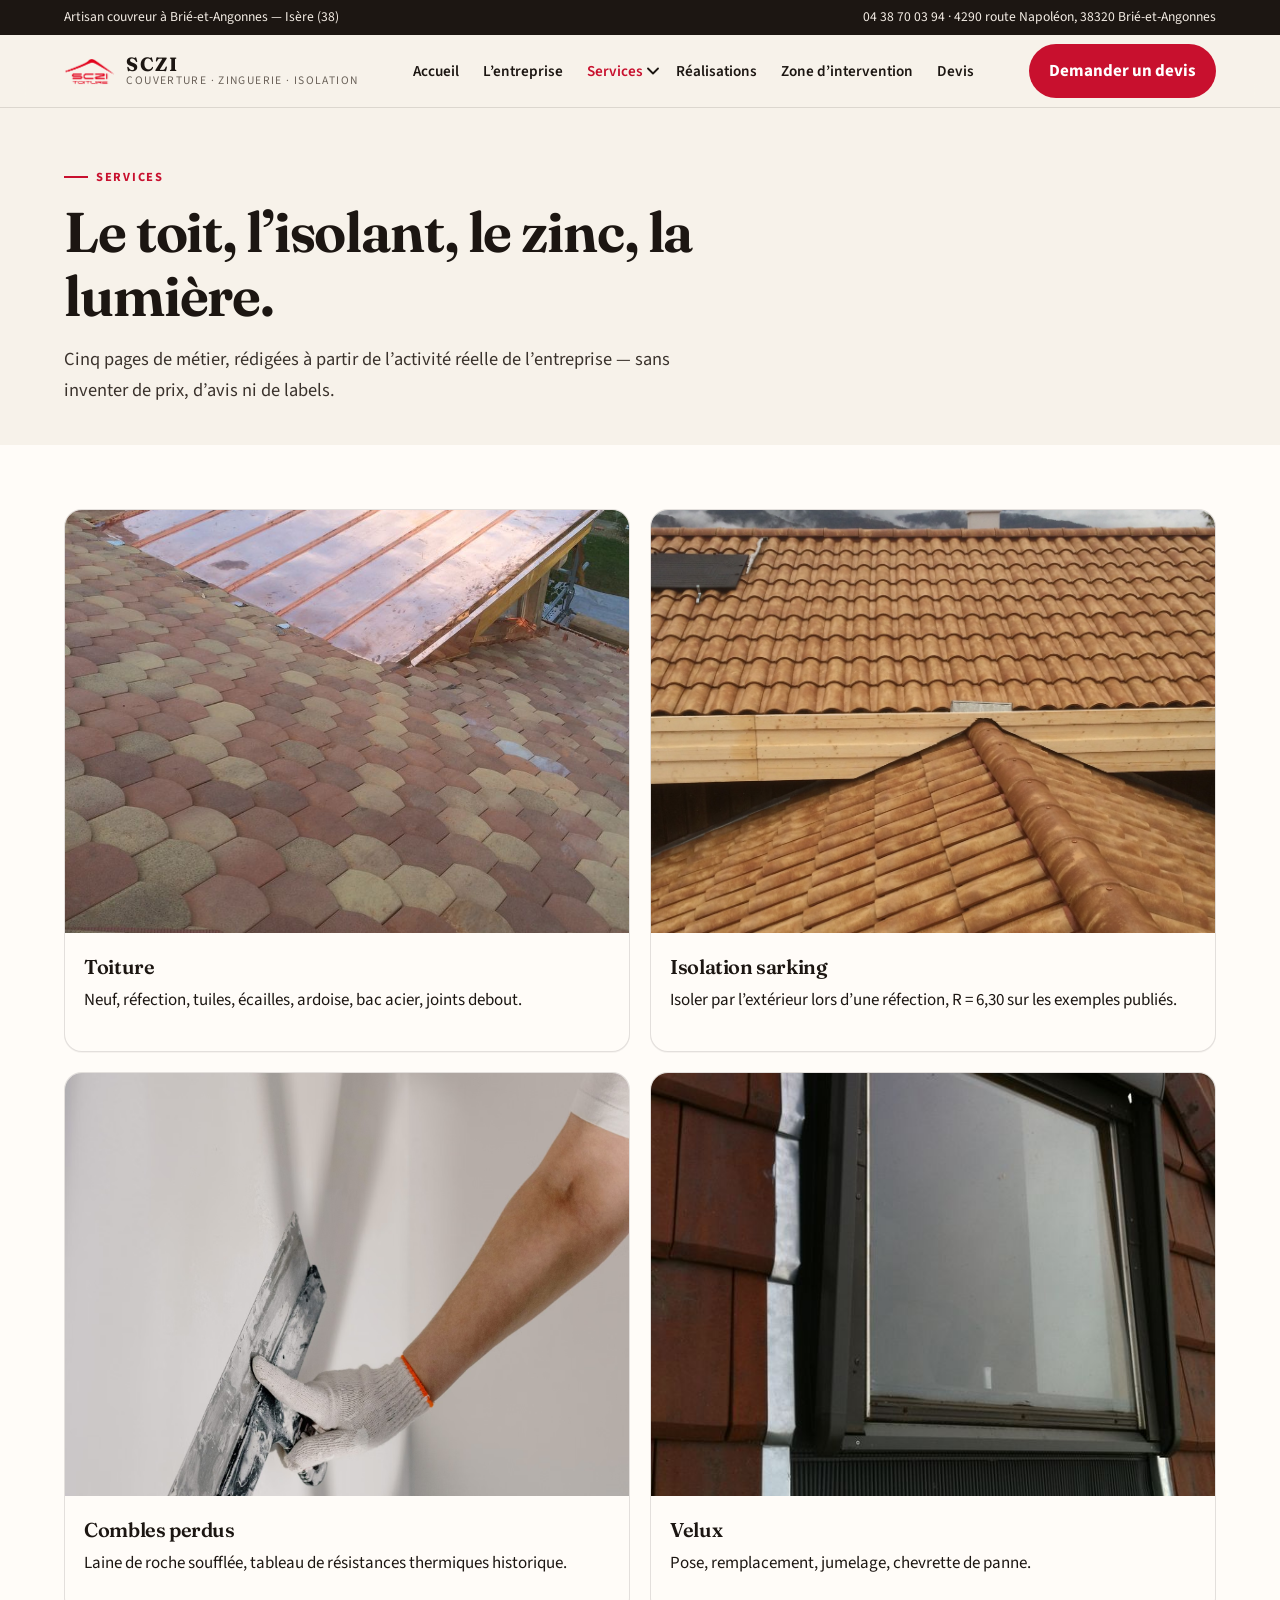
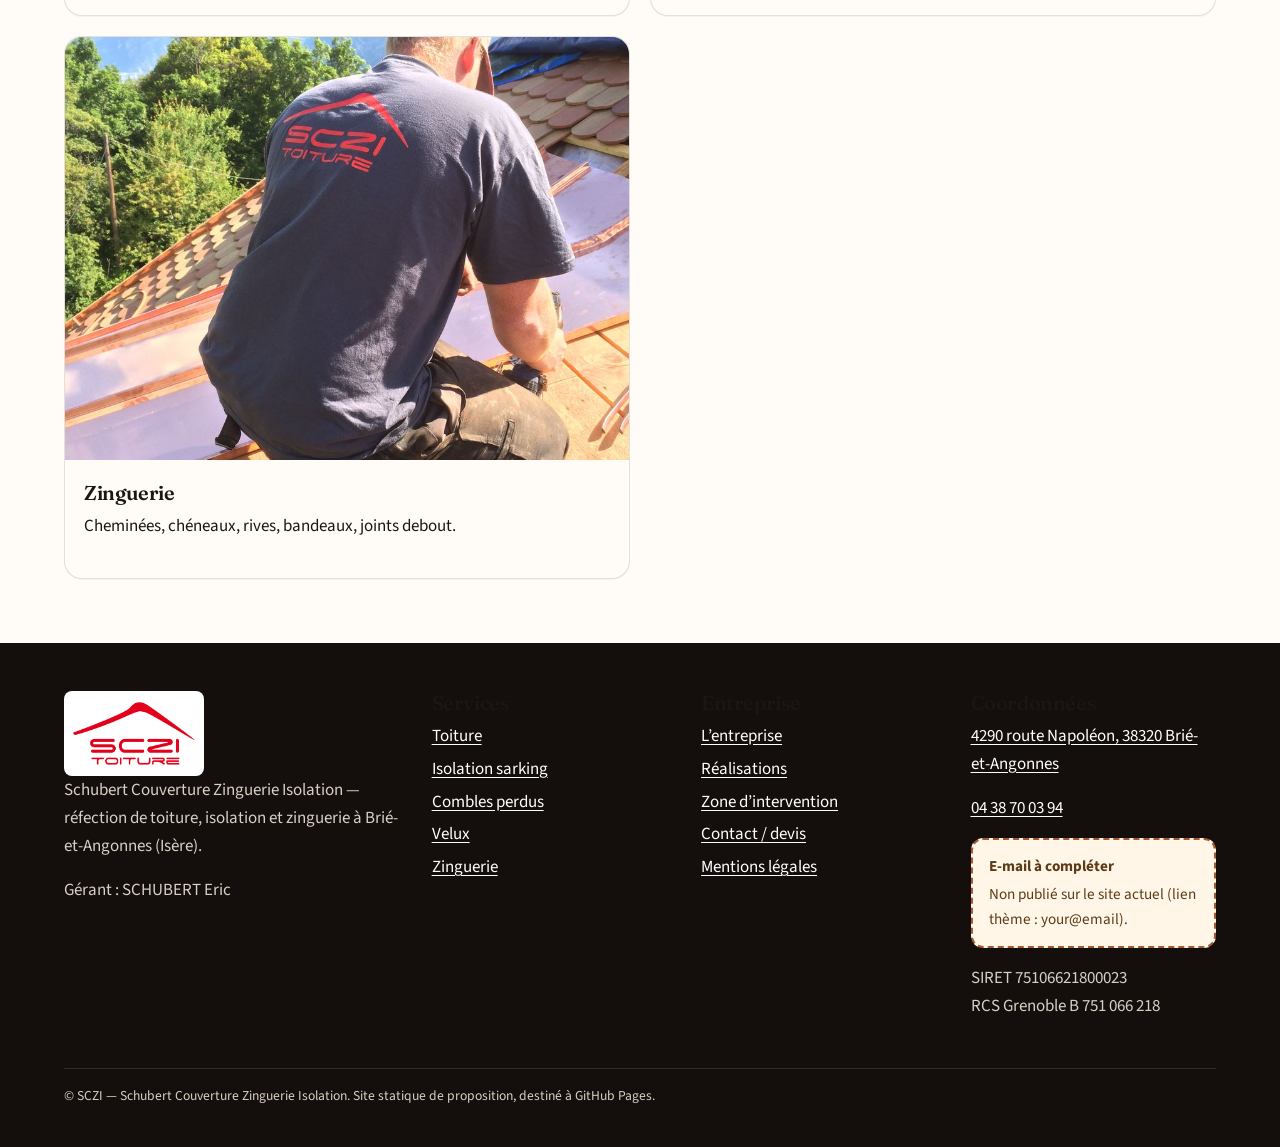
==== commit ce16e18e: "Merge pull request #3 from thomasbonsirven/thomasbonsirven/fix-services-submenu-4ae9 Corrige le sous" ====
--- a/services/index.html
+++ b/services/index.html
@@ -23,7 +23,7 @@
   <link rel="preconnect" href="https://fonts.googleapis.com">
   <link rel="preconnect" href="https://fonts.gstatic.com" crossorigin>
   <link href="https://fonts.googleapis.com/css2?family=Fraunces:opsz,wght@9..144,500;9..144,650&family=Source+Sans+3:wght@400;600;700&display=swap" rel="stylesheet">
-  <link rel="stylesheet" href="../assets/css/styles.css?v=20261010d">
+  <link rel="stylesheet" href="../assets/css/styles.css?v=20261010c">
   
 </head><body>
   <a class="skip-link" href="#contenu">Aller au contenu</a>
@@ -79,13 +79,13 @@
   <section class="page-hero wrap">
     <p class="kicker">Services</p>
     <h1>Le toit, l’isolant, le zinc, la lumière.</h1>
-    <p class="lede">Couverture, isolation, Velux et zinguerie : les métiers de SCZI à Brié-et-Angonnes, en Isère.</p>
+    <p class="lede">Cinq pages de métier, rédigées à partir de l’activité réelle de l’entreprise — sans inventer de prix, d’avis ni de labels.</p>
   </section>
   <section class="section section-alt">
     <div class="wrap grid-2">
       <article class="card"><a class="stretched" href="toiture.html"><img src="../assets/img/chantiers/lucarne-apres.jpg" alt="Réfection de lucarne"><div class="card-body"><h3>Toiture</h3><p>Neuf, réfection, tuiles, écailles, ardoise, bac acier, joints debout.</p></div></a></article>
-      <article class="card"><a class="stretched" href="isolation-sarking.html"><img src="../assets/img/chantiers/sarking-1054.jpg" alt="Isolation de toiture par l’extérieur"><div class="card-body"><h3>Isolation sarking</h3><p>Isoler par l’extérieur lors d’une réfection, R = 6,30.</p></div></a></article>
-      <article class="card"><a class="stretched" href="isolation-combles.html"><img src="../assets/img/stock/isolation-laine.jpg" alt="Isolant en laine"><div class="card-body"><h3>Combles perdus</h3><p>Laine de roche soufflée, résistances thermiques selon l’épaisseur.</p></div></a></article>
+      <article class="card"><a class="stretched" href="isolation-sarking.html"><img src="../assets/img/chantiers/sarking-1054.jpg" alt="Sarking"><div class="card-body"><h3>Isolation sarking</h3><p>Isoler par l’extérieur lors d’une réfection, R = 6,30 sur les exemples publiés.</p></div></a></article>
+      <article class="card"><a class="stretched" href="isolation-combles.html"><img src="../assets/img/stock/isolation-laine.jpg" alt="Isolation"><div class="card-body"><h3>Combles perdus</h3><p>Laine de roche soufflée, tableau de résistances thermiques historique.</p></div></a></article>
       <article class="card"><a class="stretched" href="velux.html"><img src="../assets/img/chantiers/velux-apres.jpg" alt="Velux"><div class="card-body"><h3>Velux</h3><p>Pose, remplacement, jumelage, chevrette de panne.</p></div></a></article>
       <article class="card"><a class="stretched" href="zinguerie.html"><img src="../assets/img/chantiers/lucarne-pendant.jpg" alt="Zinguerie"><div class="card-body"><h3>Zinguerie</h3><p>Cheminées, chéneaux, rives, bandeaux, joints debout.</p></div></a></article>
     </div>
@@ -122,12 +122,12 @@
         <h3>Coordonnées</h3>
         <p><a href="https://www.google.com/maps/search/?api=1&query=4290+route+Napol%C3%A9on%2C+38320+Bri%C3%A9-et-Angonnes" rel="noopener noreferrer">4290 route Napoléon, 38320 Brié-et-Angonnes</a></p>
         <p><a href="tel:+33438700394">04 38 70 03 94</a></p>
+        <p class="todo-fill" style="color:#5c3b16"><strong>E-mail à compléter</strong> Non publié sur le site actuel (lien thème : your@email).</p>
         <p>SIRET 75106621800023<br>RCS Grenoble B 751 066 218</p>
       </div>
     </div>
     <div class="wrap legal">
-      <p>© SCZI — Schubert Couverture Zinguerie Isolation</p>
-      <p class="footer-credits"><a href="../credits.html">Crédits & informations</a></p>
+      <p>© SCZI — Schubert Couverture Zinguerie Isolation. Site statique de proposition, destiné à GitHub Pages.</p>
     </div>
   </footer>
   <div class="mobile-cta">
@@ -138,6 +138,6 @@
     <button type="button" data-close-lightbox aria-label="Fermer">×</button>
     <img alt="">
   </div>
-  <script src="../assets/js/main.js?v=20261010d"></script>
+  <script src="../assets/js/main.js?v=20261010c"></script>
 </body>
 </html>
--- a/assets/css/styles.css
+++ b/assets/css/styles.css
@@ -807,26 +807,6 @@
   padding-top: 1rem;
   border-top: 1px solid rgba(255, 255, 255, 0.12);
   font-size: 0.85rem;
-  display: flex;
-  flex-wrap: wrap;
-  justify-content: space-between;
-  align-items: baseline;
-  gap: 0.75rem 1.5rem;
-}
-
-.footer-credits a {
-  color: #9a8f84;
-  font-size: 0.82rem;
-  text-decoration: none;
-}
-
-.footer-credits a:hover {
-  color: #fff;
-  text-decoration: underline;
-}
-
-.form-notice {
-  margin: 0 0 0.8rem;
 }
 
 .mobile-cta {
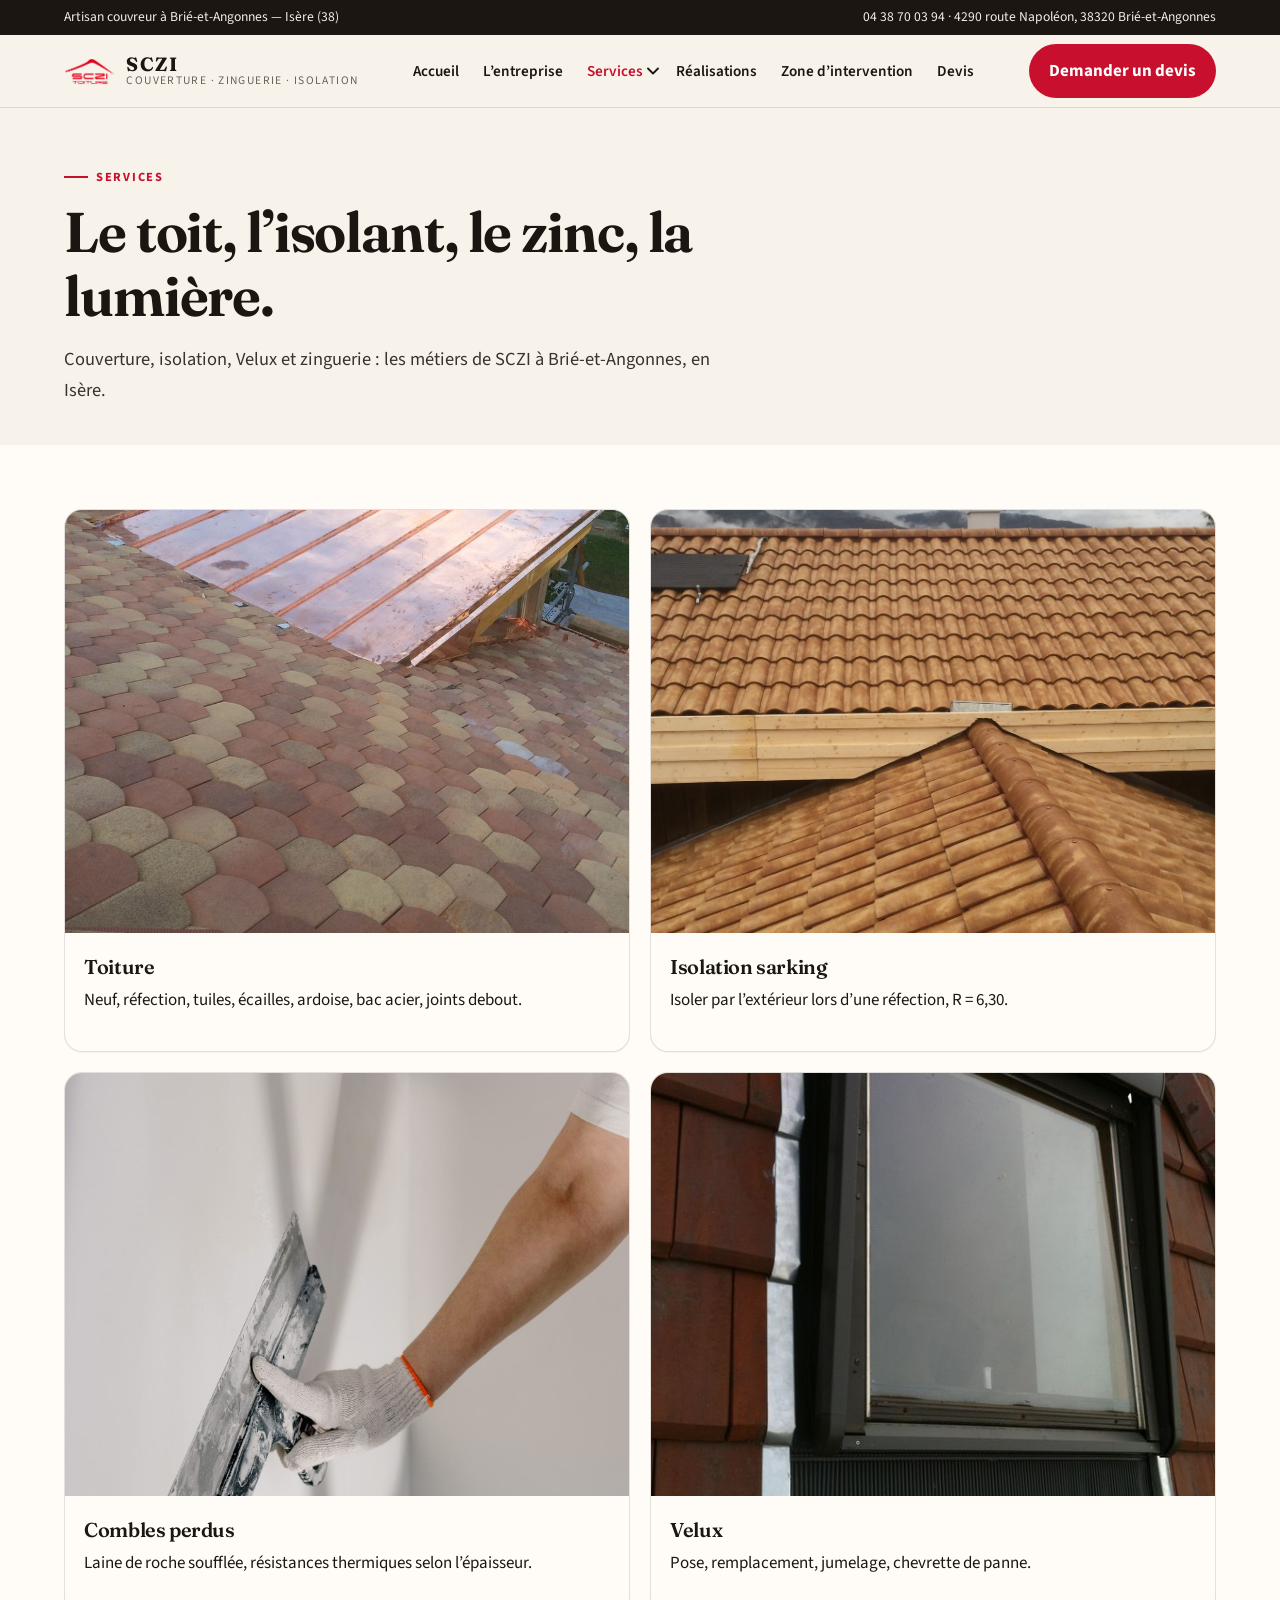
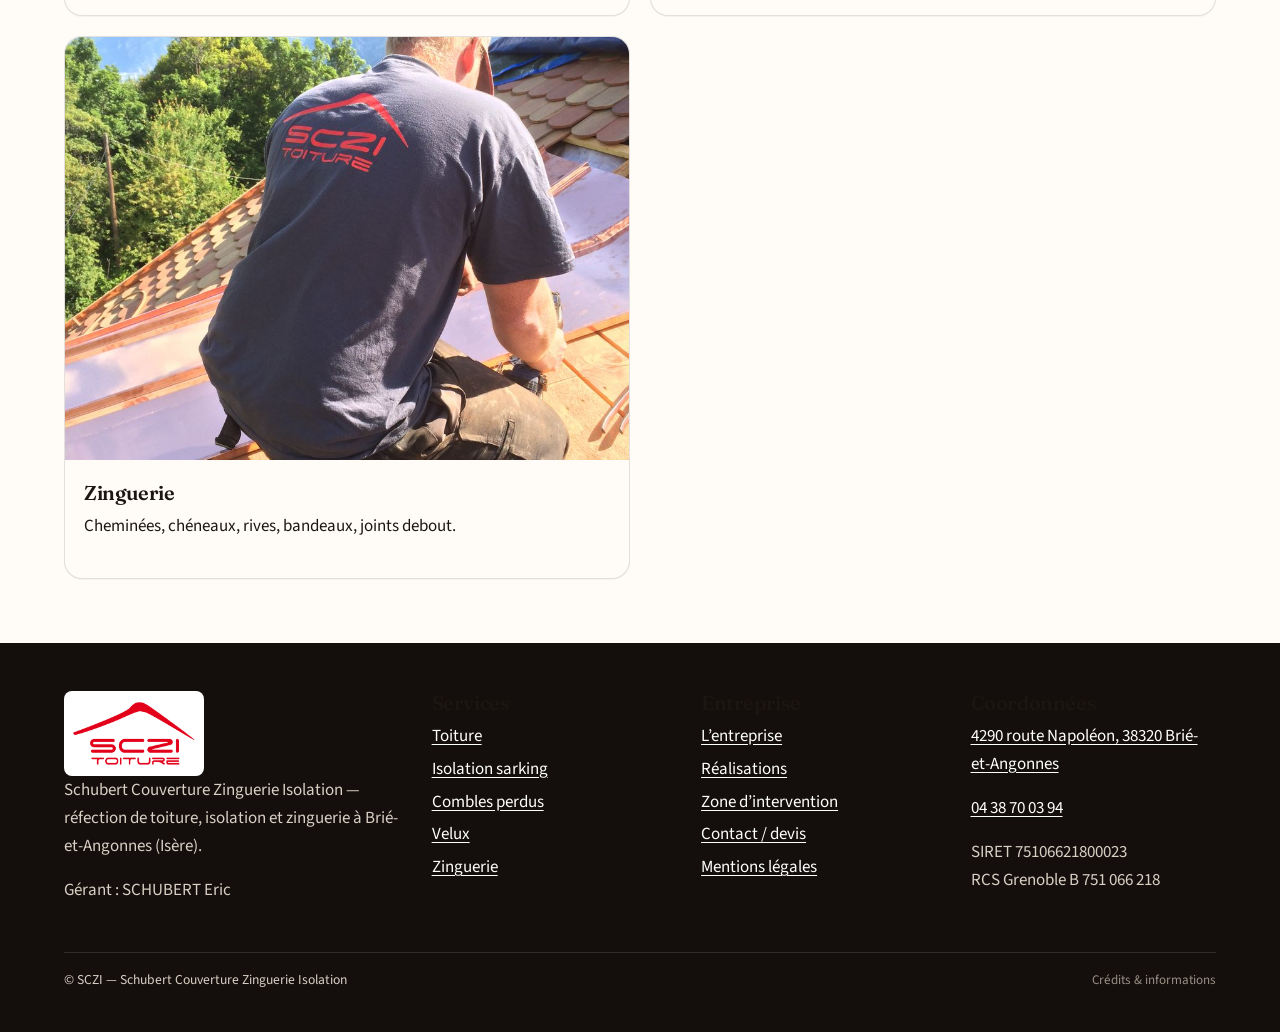
==== commit 77e0ebaf: "Merge pull request #4 from thomasbonsirven/thomasbonsirven/credits-page-4ae9 Pages publiques : texte" ====
--- a/services/index.html
+++ b/services/index.html
@@ -23,7 +23,7 @@
   <link rel="preconnect" href="https://fonts.googleapis.com">
   <link rel="preconnect" href="https://fonts.gstatic.com" crossorigin>
   <link href="https://fonts.googleapis.com/css2?family=Fraunces:opsz,wght@9..144,500;9..144,650&family=Source+Sans+3:wght@400;600;700&display=swap" rel="stylesheet">
-  <link rel="stylesheet" href="../assets/css/styles.css?v=20261010c">
+  <link rel="stylesheet" href="../assets/css/styles.css?v=20261010d">
   
 </head><body>
   <a class="skip-link" href="#contenu">Aller au contenu</a>
@@ -79,13 +79,13 @@
   <section class="page-hero wrap">
     <p class="kicker">Services</p>
     <h1>Le toit, l’isolant, le zinc, la lumière.</h1>
-    <p class="lede">Cinq pages de métier, rédigées à partir de l’activité réelle de l’entreprise — sans inventer de prix, d’avis ni de labels.</p>
+    <p class="lede">Couverture, isolation, Velux et zinguerie : les métiers de SCZI à Brié-et-Angonnes, en Isère.</p>
   </section>
   <section class="section section-alt">
     <div class="wrap grid-2">
       <article class="card"><a class="stretched" href="toiture.html"><img src="../assets/img/chantiers/lucarne-apres.jpg" alt="Réfection de lucarne"><div class="card-body"><h3>Toiture</h3><p>Neuf, réfection, tuiles, écailles, ardoise, bac acier, joints debout.</p></div></a></article>
-      <article class="card"><a class="stretched" href="isolation-sarking.html"><img src="../assets/img/chantiers/sarking-1054.jpg" alt="Sarking"><div class="card-body"><h3>Isolation sarking</h3><p>Isoler par l’extérieur lors d’une réfection, R = 6,30 sur les exemples publiés.</p></div></a></article>
-      <article class="card"><a class="stretched" href="isolation-combles.html"><img src="../assets/img/stock/isolation-laine.jpg" alt="Isolation"><div class="card-body"><h3>Combles perdus</h3><p>Laine de roche soufflée, tableau de résistances thermiques historique.</p></div></a></article>
+      <article class="card"><a class="stretched" href="isolation-sarking.html"><img src="../assets/img/chantiers/sarking-1054.jpg" alt="Isolation de toiture par l’extérieur"><div class="card-body"><h3>Isolation sarking</h3><p>Isoler par l’extérieur lors d’une réfection, R = 6,30.</p></div></a></article>
+      <article class="card"><a class="stretched" href="isolation-combles.html"><img src="../assets/img/stock/isolation-laine.jpg" alt="Isolant en laine"><div class="card-body"><h3>Combles perdus</h3><p>Laine de roche soufflée, résistances thermiques selon l’épaisseur.</p></div></a></article>
       <article class="card"><a class="stretched" href="velux.html"><img src="../assets/img/chantiers/velux-apres.jpg" alt="Velux"><div class="card-body"><h3>Velux</h3><p>Pose, remplacement, jumelage, chevrette de panne.</p></div></a></article>
       <article class="card"><a class="stretched" href="zinguerie.html"><img src="../assets/img/chantiers/lucarne-pendant.jpg" alt="Zinguerie"><div class="card-body"><h3>Zinguerie</h3><p>Cheminées, chéneaux, rives, bandeaux, joints debout.</p></div></a></article>
     </div>
@@ -122,12 +122,12 @@
         <h3>Coordonnées</h3>
         <p><a href="https://www.google.com/maps/search/?api=1&query=4290+route+Napol%C3%A9on%2C+38320+Bri%C3%A9-et-Angonnes" rel="noopener noreferrer">4290 route Napoléon, 38320 Brié-et-Angonnes</a></p>
         <p><a href="tel:+33438700394">04 38 70 03 94</a></p>
-        <p class="todo-fill" style="color:#5c3b16"><strong>E-mail à compléter</strong> Non publié sur le site actuel (lien thème : your@email).</p>
         <p>SIRET 75106621800023<br>RCS Grenoble B 751 066 218</p>
       </div>
     </div>
     <div class="wrap legal">
-      <p>© SCZI — Schubert Couverture Zinguerie Isolation. Site statique de proposition, destiné à GitHub Pages.</p>
+      <p>© SCZI — Schubert Couverture Zinguerie Isolation</p>
+      <p class="footer-credits"><a href="../credits.html">Crédits & informations</a></p>
     </div>
   </footer>
   <div class="mobile-cta">
@@ -138,6 +138,6 @@
     <button type="button" data-close-lightbox aria-label="Fermer">×</button>
     <img alt="">
   </div>
-  <script src="../assets/js/main.js?v=20261010c"></script>
+  <script src="../assets/js/main.js?v=20261010d"></script>
 </body>
 </html>
--- a/assets/css/styles.css
+++ b/assets/css/styles.css
@@ -807,6 +807,26 @@
   padding-top: 1rem;
   border-top: 1px solid rgba(255, 255, 255, 0.12);
   font-size: 0.85rem;
+  display: flex;
+  flex-wrap: wrap;
+  justify-content: space-between;
+  align-items: baseline;
+  gap: 0.75rem 1.5rem;
+}
+
+.footer-credits a {
+  color: #9a8f84;
+  font-size: 0.82rem;
+  text-decoration: none;
+}
+
+.footer-credits a:hover {
+  color: #fff;
+  text-decoration: underline;
+}
+
+.form-notice {
+  margin: 0 0 0.8rem;
 }
 
 .mobile-cta {
